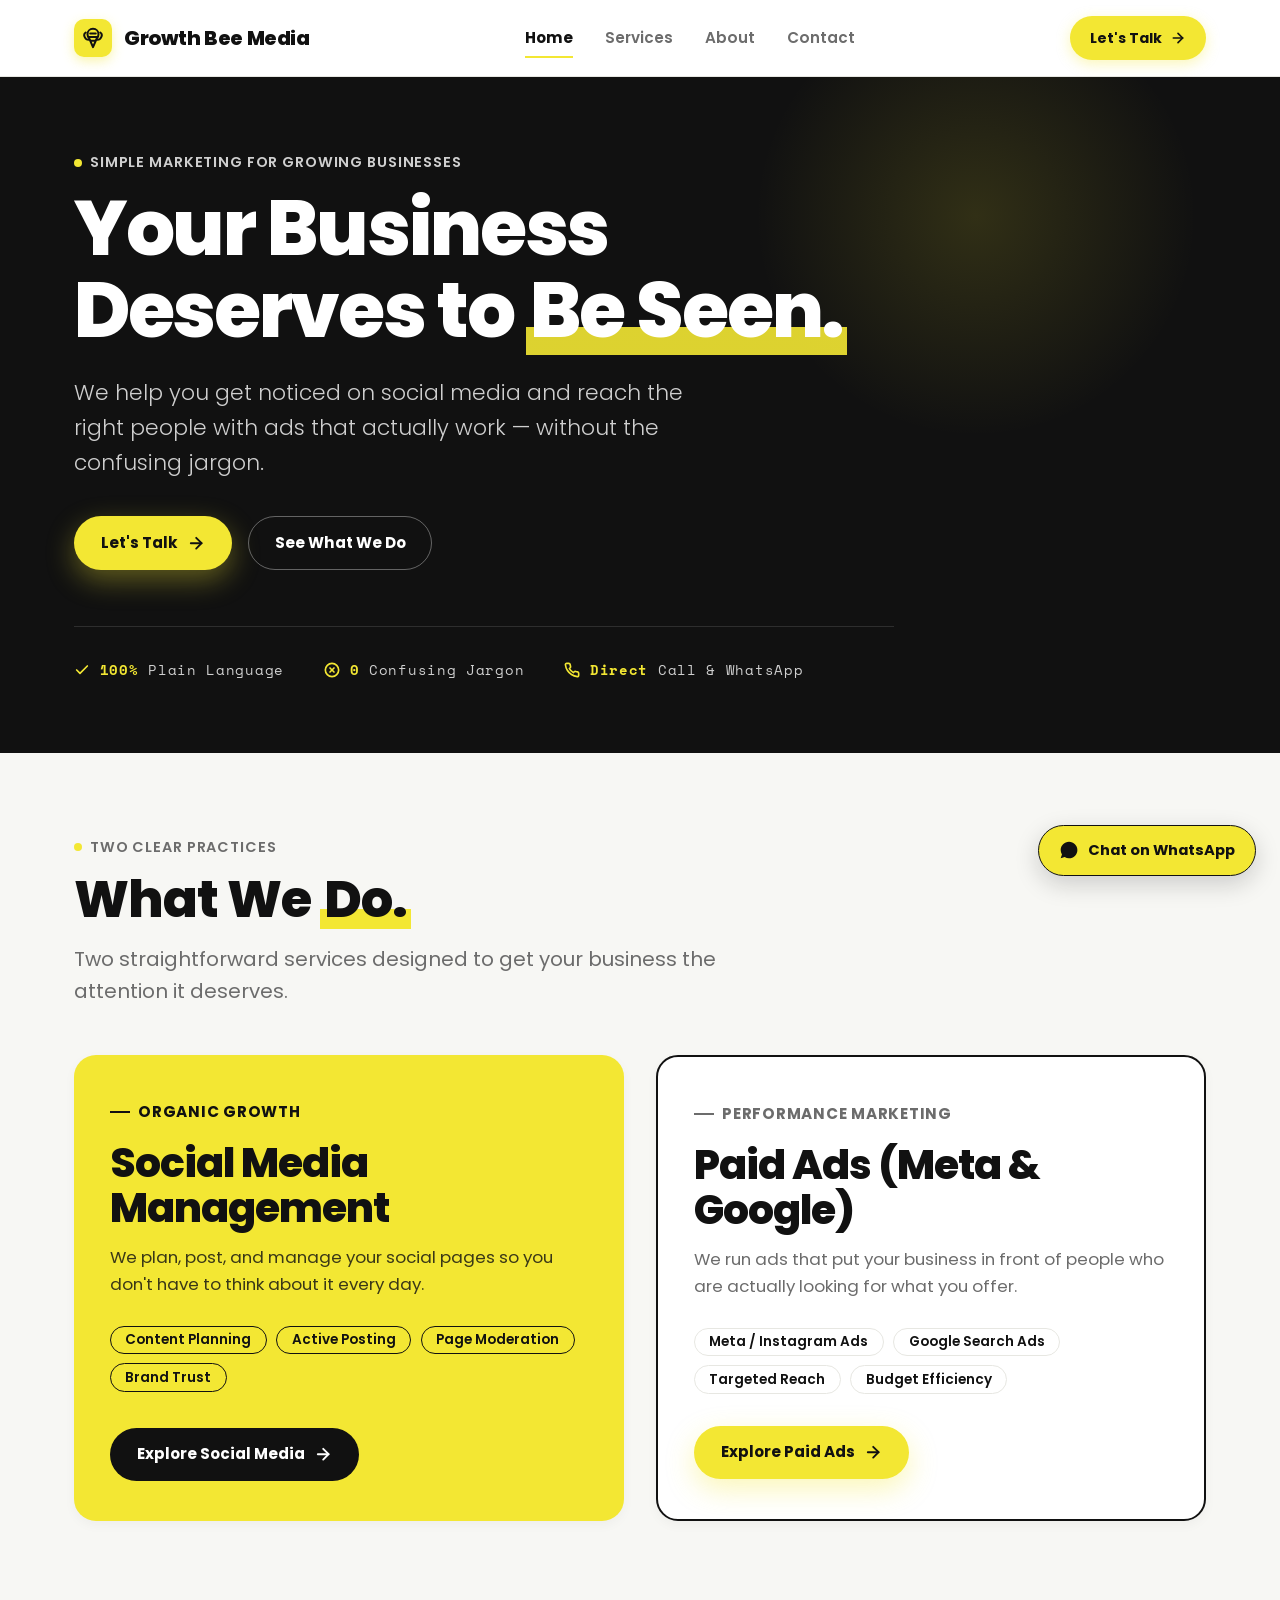
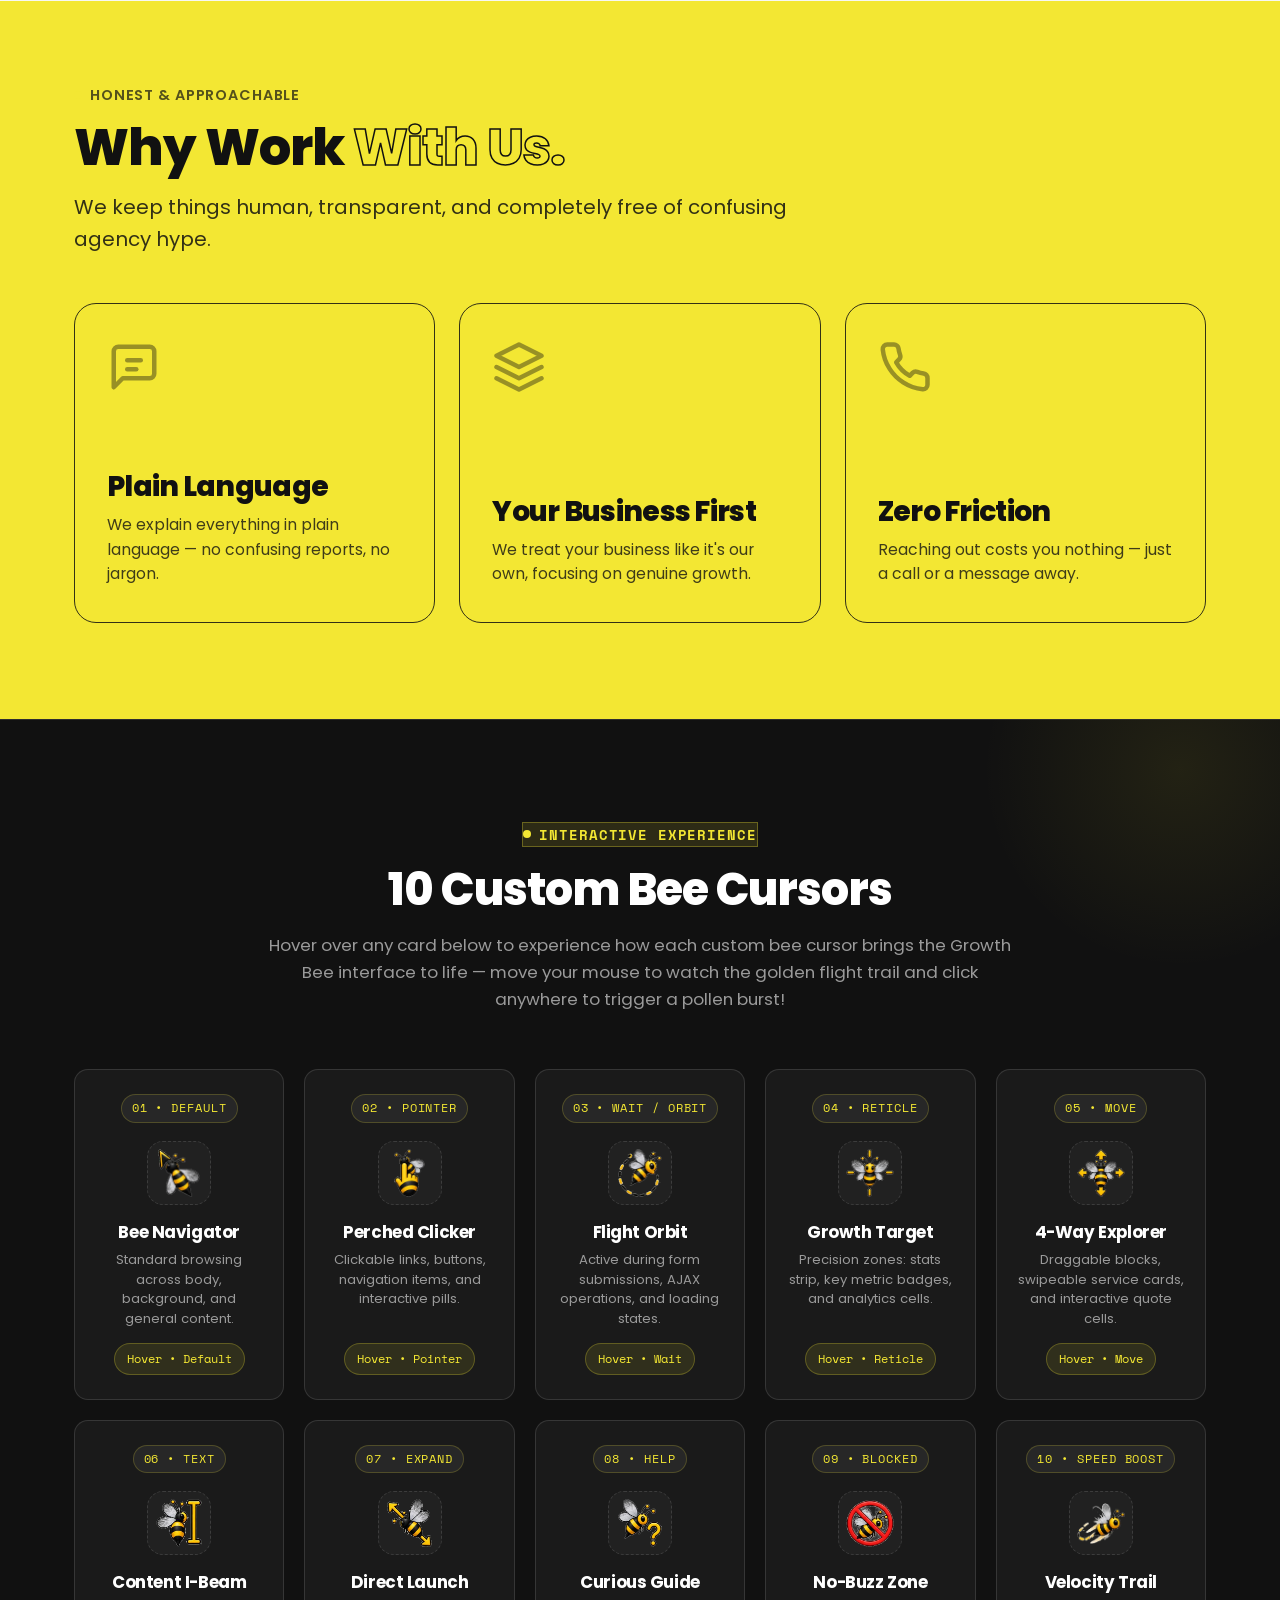
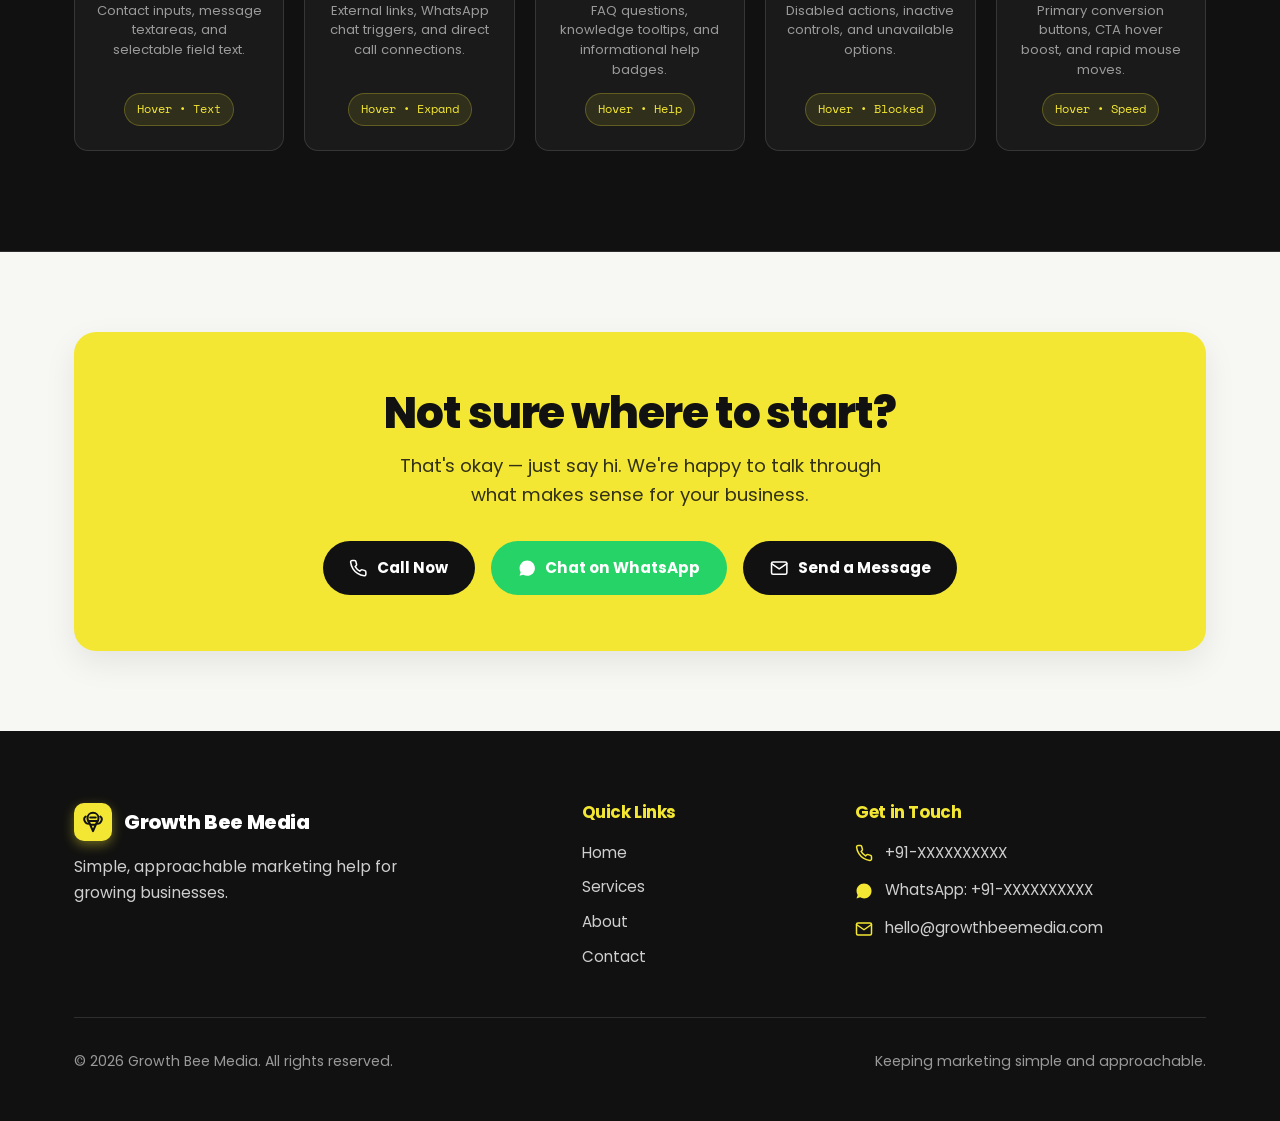
==== index.html @ d28365e5 "feat: Growth Bee Media website with 10 custom bee cursors, flight trail & click motion engine" ====
<!DOCTYPE html>
<html lang="en">
<head>
  <meta charset="UTF-8">
  <meta name="viewport" content="width=device-width, initial-scale=1.0">
  <title>Growth Bee Media — Social Media Management & Paid Ads for Growing Businesses</title>
  <meta name="description" content="Friendly, jargon-free social media management and paid ads for local businesses, D2C brands, and creators. We help your business get noticed.">
  
  <!-- Google Fonts: Poppins & Space Mono -->
  <link rel="preconnect" href="https://fonts.googleapis.com">
  <link rel="preconnect" href="https://fonts.gstatic.com" crossorigin>
  <link href="https://fonts.googleapis.com/css2?family=Poppins:wght@300;400;500;600;700;800;900&family=Space+Mono:wght@400;700&display=swap" rel="stylesheet">
  
  <!-- Favicon -->
  <link rel="icon" type="image/svg+xml" href="images/favicon.svg">
  
  <!-- Global Stylesheet -->
  <link rel="stylesheet" href="css/style.css">
</head>
<body>

  <!-- Site Header -->
  <header class="site-header">
    <div class="wrap header-row">
      <!-- Brand Wordmark / Logo -->
      <a href="index.html" class="brand-logo" aria-label="Growth Bee Media Home">
        <div class="brand-icon">
          <!-- Geometric Bee SVG Icon -->
          <svg viewBox="0 0 24 24" fill="none" stroke="currentColor" stroke-width="2.2" stroke-linecap="round" stroke-linejoin="round">
            <path d="M12 2C8.5 2 6 4.5 6 8c0 2 .8 3.8 2.2 5.1L12 22l3.8-8.9C17.2 11.8 18 10 18 8c0-3.5-2.5-6-6-6z"/>
            <path d="M9 7h6"/>
            <path d="M8 11h8"/>
            <path d="M10 15h4"/>
            <path d="M4 6c-1.5 1-2 3-1 5 1.5 3 4 3 4 3"/>
            <path d="M20 6c1.5 1 2 3 1 5-1.5 3-4 3-4 3"/>
          </svg>
        </div>
        <span>Growth Bee Media</span>
      </a>

      <!-- Desktop Navigation -->
      <nav class="nav-menu" aria-label="Primary Navigation">
        <a href="index.html" class="nav-link active">Home</a>
        <a href="services.html" class="nav-link">Services</a>
        <a href="about.html" class="nav-link">About</a>
        <a href="contact.html" class="nav-link">Contact</a>
      </nav>

      <!-- Header Actions -->
      <div class="header-actions">
        <a href="contact.html" class="btn-header-cta" aria-label="Call or WhatsApp Growth Bee Media">
          <span>Let's Talk</span>
          <svg viewBox="0 0 24 24" fill="none" stroke="currentColor" stroke-width="2.5" stroke-linecap="round" stroke-linejoin="round">
            <line x1="5" y1="12" x2="19" y2="12"/>
            <polyline points="12 5 19 12 12 19"/>
          </svg>
        </a>

        <!-- Mobile Toggle Button -->
        <button type="button" class="nav-toggle-btn" id="navToggleBtn" aria-label="Toggle navigation menu" aria-expanded="false">
          <svg class="icon-hamburger" viewBox="0 0 24 24" fill="none" stroke="currentColor" stroke-width="2" stroke-linecap="round" stroke-linejoin="round">
            <line x1="3" y1="12" x2="21" y2="12"/>
            <line x1="3" y1="6" x2="21" y2="6"/>
            <line x1="3" y1="18" x2="21" y2="18"/>
          </svg>
          <svg class="icon-close" style="display: none;" viewBox="0 0 24 24" fill="none" stroke="currentColor" stroke-width="2" stroke-linecap="round" stroke-linejoin="round">
            <line x1="18" y1="6" x2="6" y2="18"/>
            <line x1="6" y1="6" x2="18" y2="18"/>
          </svg>
        </button>
      </div>
    </div>

    <!-- Mobile Drawer Menu -->
    <div class="mobile-nav-drawer" id="mobileNavDrawer">
      <nav class="mobile-nav-links">
        <a href="index.html" class="active">Home</a>
        <a href="services.html">Services</a>
        <a href="about.html">About</a>
        <a href="contact.html">Contact</a>
      </nav>
      <div class="mobile-nav-actions">
        <a href="https://wa.me/91XXXXXXXXXX?text=Hi!%20I'm%20interested%20in%20Growth%20Bee%20Media's%20services%20—%20can%20we%20talk?" class="btn btn-whatsapp btn-full" target="_blank" rel="noopener">
          <svg viewBox="0 0 24 24" fill="currentColor">
            <path d="M17.472 14.382c-.301-.15-1.78-.878-2.056-.978-.276-.1-.477-.15-.678.15-.2.3-.778.978-.954 1.179-.175.2-.351.226-.652.075-.301-.15-1.272-.469-2.423-1.496-.895-.798-1.5-1.783-1.676-2.084-.175-.301-.019-.464.132-.614.136-.135.301-.351.451-.527.15-.175.2-.301.3-.501.1-.2.05-.376-.025-.526-.075-.15-.678-1.636-.929-2.242-.244-.59-.493-.51-.678-.52l-.578-.01c-.2 0-.527.075-.803.376s-1.054 1.03-1.054 2.51 1.079 2.91 1.23 3.11c.15.201 2.124 3.243 5.145 4.548.719.311 1.28.497 1.718.636.722.23 1.379.197 1.899.12.579-.087 1.78-.727 2.03-1.43.251-.703.251-1.305.176-1.43-.076-.126-.276-.201-.577-.352zM12.04 2C6.51 2 2.02 6.49 2.02 12.02c0 1.95.56 3.77 1.54 5.31L2 22l4.81-1.52a9.98 9.98 0 0 0 5.23 1.48c5.53 0 10.02-4.49 10.02-10.02S17.57 2 12.04 2z"/>
          </svg>
          <span>Chat on WhatsApp</span>
        </a>
        <a href="tel:+91XXXXXXXXXX" class="btn btn-ghost-dark btn-full">
          <svg viewBox="0 0 24 24" fill="none" stroke="currentColor" stroke-width="2" stroke-linecap="round" stroke-linejoin="round">
            <path d="M22 16.92v3a2 2 0 0 1-2.18 2 19.79 19.79 0 0 1-8.63-3.07 19.5 19.5 0 0 1-6-6 19.79 19.79 0 0 1-3.07-8.67A2 2 0 0 1 4.11 2h3a2 2 0 0 1 2 1.72 12.84 12.84 0 0 0 .7 2.81 2 2 0 0 1-.45 2.11L8.09 9.91a16 16 0 0 0 6 6l1.27-1.27a2 2 0 0 1 2.11-.45 12.84 12.84 0 0 0 2.81.7A2 2 0 0 1 22 16.92z"/>
          </svg>
          <span>Call Us Now</span>
        </a>
      </div>
    </div>
  </header>

  <main>
    <!-- High-Impact Dark Hero Section -->
    <section class="hero">
      <div class="hero-glow"></div>
      <div class="wrap">
        <div class="hero-content">
          <div class="eyebrow dark">
            <span>Simple Marketing For Growing Businesses</span>
          </div>

          <h1 class="hero-title">
            Your Business Deserves to <span class="y-highlight">Be Seen.</span>
          </h1>

          <p class="hero-lead">
            We help you get noticed on social media and reach the right people with ads that actually work — without the confusing jargon.
          </p>

          <div class="btn-group">
            <a href="contact.html" class="btn btn-yellow">
              <span>Let's Talk</span>
              <svg viewBox="0 0 24 24" fill="none" stroke="currentColor" stroke-width="2.5" stroke-linecap="round" stroke-linejoin="round">
                <line x1="5" y1="12" x2="19" y2="12"/>
                <polyline points="12 5 19 12 12 19"/>
              </svg>
            </a>

            <a href="services.html" class="btn btn-ghost-white">
              <span>See What We Do</span>
            </a>
          </div>

          <!-- Hero Metrics Strip -->
          <div class="stats-strip">
            <div class="stat-item">
              <svg viewBox="0 0 24 24" width="16" height="16" fill="none" stroke="var(--yellow)" stroke-width="2.5" stroke-linecap="round" stroke-linejoin="round">
                <polyline points="20 6 9 17 4 12"/>
              </svg>
              <span><b>100%</b> Plain Language</span>
            </div>

            <div class="stat-item">
              <svg viewBox="0 0 24 24" width="16" height="16" fill="none" stroke="var(--yellow)" stroke-width="2.5" stroke-linecap="round" stroke-linejoin="round">
                <circle cx="12" cy="12" r="10"/>
                <line x1="15" y1="9" x2="9" y2="15"/>
                <line x1="9" y1="9" x2="15" y2="15"/>
              </svg>
              <span><b>0</b> Confusing Jargon</span>
            </div>

            <div class="stat-item">
              <svg viewBox="0 0 24 24" width="16" height="16" fill="none" stroke="var(--yellow)" stroke-width="2.5" stroke-linecap="round" stroke-linejoin="round">
                <path d="M22 16.92v3a2 2 0 0 1-2.18 2 19.79 19.79 0 0 1-8.63-3.07 19.5 19.5 0 0 1-6-6 19.79 19.79 0 0 1-3.07-8.67A2 2 0 0 1 4.11 2h3a2 2 0 0 1 2 1.72 12.84 12.84 0 0 0 .7 2.81 2 2 0 0 1-.45 2.11L8.09 9.91a16 16 0 0 0 6 6l1.27-1.27a2 2 0 0 1 2.11-.45 12.84 12.84 0 0 0 2.81.7A2 2 0 0 1 22 16.92z"/>
              </svg>
              <span><b>Direct</b> Call & WhatsApp</span>
            </div>
          </div>
        </div>
      </div>
    </section>

    <!-- Services (Two Core Practices) -->
    <section class="section">
      <div class="wrap">
        <div class="eyebrow">Two Clear Practices</div>
        <h2 class="sec-title">What We <span class="y-highlight">Do.</span></h2>
        <p class="lead">Two straightforward services designed to get your business the attention it deserves.</p>

        <div class="practice-grid">
          <!-- Practice Card 1: Electric Brand Yellow (SMM) -->
          <div class="practice-card hive-yellow">
            <div>
              <div class="practice-kicker">Organic Growth</div>
              <h3>Social Media Management</h3>
              <p>We plan, post, and manage your social pages so you don't have to think about it every day.</p>
              
              <div class="practice-tags">
                <span class="tag-pill dark-outline">Content Planning</span>
                <span class="tag-pill dark-outline">Active Posting</span>
                <span class="tag-pill dark-outline">Page Moderation</span>
                <span class="tag-pill dark-outline">Brand Trust</span>
              </div>
            </div>

            <a href="services.html#smm" class="btn btn-dark">
              <span>Explore Social Media</span>
              <svg viewBox="0 0 24 24" fill="none" stroke="currentColor" stroke-width="2.5" stroke-linecap="round" stroke-linejoin="round">
                <line x1="5" y1="12" x2="19" y2="12"/>
                <polyline points="12 5 19 12 12 19"/>
              </svg>
            </a>
          </div>

          <!-- Practice Card 2: Field Grid Card (Paid Ads) -->
          <div class="practice-card field-grid">
            <div>
              <div class="practice-kicker" style="color: var(--gray);">Performance Marketing</div>
              <h3>Paid Ads (Meta & Google)</h3>
              <p>We run ads that put your business in front of people who are actually looking for what you offer.</p>

              <div class="practice-tags">
                <span class="tag-pill white-fill">Meta / Instagram Ads</span>
                <span class="tag-pill white-fill">Google Search Ads</span>
                <span class="tag-pill white-fill">Targeted Reach</span>
                <span class="tag-pill white-fill">Budget Efficiency</span>
              </div>
            </div>

            <a href="services.html#ads" class="btn btn-yellow">
              <span>Explore Paid Ads</span>
              <svg viewBox="0 0 24 24" fill="none" stroke="currentColor" stroke-width="2.5" stroke-linecap="round" stroke-linejoin="round">
                <line x1="5" y1="12" x2="19" y2="12"/>
                <polyline points="12 5 19 12 12 19"/>
              </svg>
            </a>
          </div>
        </div>
      </div>
    </section>

    <!-- "Wired For Growth" / Why Work With Us Section -->
    <section class="wired-section">
      <div class="wrap">
        <div class="eyebrow" style="color: rgba(17,17,17,0.7);">Honest & Approachable</div>
        <h2 class="sec-title">Why Work <span class="hollow-text">With Us.</span></h2>
        <p class="lead" style="color: rgba(17,17,17,0.85);">We keep things human, transparent, and completely free of confusing agency hype.</p>

        <div class="wired-grid">
          <!-- Cell 1 -->
          <div class="wired-cell">
            <div class="wired-icon-art">
              <svg viewBox="0 0 24 24" fill="none" stroke="currentColor" stroke-width="2" stroke-linecap="round" stroke-linejoin="round">
                <path d="M21 15a2 2 0 0 1-2 2H7l-4 4V5a2 2 0 0 1 2-2h14a2 2 0 0 1 2 2z"/>
                <line x1="9" y1="9" x2="15" y2="9"/>
                <line x1="9" y1="13" x2="13" y2="13"/>
              </svg>
            </div>
            <div>
              <h3 class="wired-cell-title">Plain Language</h3>
              <p class="wired-cell-copy">We explain everything in plain language — no confusing reports, no jargon.</p>
            </div>
          </div>

          <!-- Cell 2 -->
          <div class="wired-cell">
            <div class="wired-icon-art">
              <svg viewBox="0 0 24 24" fill="none" stroke="currentColor" stroke-width="2" stroke-linecap="round" stroke-linejoin="round">
                <path d="M12 2L2 7l10 5 10-5-10-5zM2 17l10 5 10-5M2 12l10 5 10-5"/>
              </svg>
            </div>
            <div>
              <h3 class="wired-cell-title">Your Business First</h3>
              <p class="wired-cell-copy">We treat your business like it's our own, focusing on genuine growth.</p>
            </div>
          </div>

          <!-- Cell 3 -->
          <div class="wired-cell">
            <div class="wired-icon-art">
              <svg viewBox="0 0 24 24" fill="none" stroke="currentColor" stroke-width="2" stroke-linecap="round" stroke-linejoin="round">
                <path d="M22 16.92v3a2 2 0 0 1-2.18 2 19.79 19.79 0 0 1-8.63-3.07 19.5 19.5 0 0 1-6-6 19.79 19.79 0 0 1-3.07-8.67A2 2 0 0 1 4.11 2h3a2 2 0 0 1 2 1.72 12.84 12.84 0 0 0 .7 2.81 2 2 0 0 1-.45 2.11L8.09 9.91a16 16 0 0 0 6 6l1.27-1.27a2 2 0 0 1 2.11-.45 12.84 12.84 0 0 0 2.81.7A2 2 0 0 1 22 16.92z"/>
              </svg>
            </div>
            <div>
              <h3 class="wired-cell-title">Zero Friction</h3>
              <p class="wired-cell-copy">Reaching out costs you nothing — just a call or a message away.</p>
            </div>
          </div>
        </div>
      </div>
    </section>

    <!-- Interactive 10 Bee Cursor Showcase / Sandbox -->
    <section class="cursor-showcase-section" id="bee-cursors">
      <div class="wrap">
        <div class="cursor-showcase-header">
          <div class="eyebrow mono">Interactive Experience</div>
          <h2>10 Custom Bee Cursors</h2>
          <p>Hover over any card below to experience how each custom bee cursor brings the Growth Bee interface to life — move your mouse to watch the golden flight trail and click anywhere to trigger a pollen burst!</p>
        </div>

        <div class="cursor-showcase-grid">
          <!-- 1. Default -->
          <div class="cursor-card" data-cursor="default">
            <span class="cursor-card-badge">01 &bull; Default</span>
            <div class="cursor-card-img-wrap">
              <img src="images/cursors/cursor-default-hd.png" alt="Default Bee Cursor">
            </div>
            <h3 class="cursor-card-title">Bee Navigator</h3>
            <p class="cursor-card-desc">Standard browsing across body, background, and general content.</p>
            <span class="cursor-card-trigger">Hover &bull; Default</span>
          </div>

          <!-- 2. Pointer -->
          <div class="cursor-card" data-cursor="pointer">
            <span class="cursor-card-badge">02 &bull; Pointer</span>
            <div class="cursor-card-img-wrap">
              <img src="images/cursors/cursor-pointer-hd.png" alt="Pointer Bee Cursor">
            </div>
            <h3 class="cursor-card-title">Perched Clicker</h3>
            <p class="cursor-card-desc">Clickable links, buttons, navigation items, and interactive pills.</p>
            <span class="cursor-card-trigger">Hover &bull; Pointer</span>
          </div>

          <!-- 3. Wait -->
          <div class="cursor-card" data-cursor="wait">
            <span class="cursor-card-badge">03 &bull; Wait / Orbit</span>
            <div class="cursor-card-img-wrap">
              <img src="images/cursors/cursor-wait-hd.png" alt="Wait Bee Cursor">
            </div>
            <h3 class="cursor-card-title">Flight Orbit</h3>
            <p class="cursor-card-desc">Active during form submissions, AJAX operations, and loading states.</p>
            <span class="cursor-card-trigger">Hover &bull; Wait</span>
          </div>

          <!-- 4. Crosshair -->
          <div class="cursor-card" data-cursor="crosshair">
            <span class="cursor-card-badge">04 &bull; Reticle</span>
            <div class="cursor-card-img-wrap">
              <img src="images/cursors/cursor-crosshair-hd.png" alt="Crosshair Bee Cursor">
            </div>
            <h3 class="cursor-card-title">Growth Target</h3>
            <p class="cursor-card-desc">Precision zones: stats strip, key metric badges, and analytics cells.</p>
            <span class="cursor-card-trigger">Hover &bull; Reticle</span>
          </div>

          <!-- 5. Move -->
          <div class="cursor-card" data-cursor="move">
            <span class="cursor-card-badge">05 &bull; Move</span>
            <div class="cursor-card-img-wrap">
              <img src="images/cursors/cursor-move-hd.png" alt="Move Bee Cursor">
            </div>
            <h3 class="cursor-card-title">4-Way Explorer</h3>
            <p class="cursor-card-desc">Draggable blocks, swipeable service cards, and interactive quote cells.</p>
            <span class="cursor-card-trigger">Hover &bull; Move</span>
          </div>

          <!-- 6. Text -->
          <div class="cursor-card" data-cursor="text">
            <span class="cursor-card-badge">06 &bull; Text</span>
            <div class="cursor-card-img-wrap">
              <img src="images/cursors/cursor-text-hd.png" alt="Text Bee Cursor">
            </div>
            <h3 class="cursor-card-title">Content I-Beam</h3>
            <p class="cursor-card-desc">Contact inputs, message textareas, and selectable field text.</p>
            <span class="cursor-card-trigger">Hover &bull; Text</span>
          </div>

          <!-- 7. Expand -->
          <div class="cursor-card" data-cursor="expand">
            <span class="cursor-card-badge">07 &bull; Expand</span>
            <div class="cursor-card-img-wrap">
              <img src="images/cursors/cursor-expand-hd.png" alt="Expand Bee Cursor">
            </div>
            <h3 class="cursor-card-title">Direct Launch</h3>
            <p class="cursor-card-desc">External links, WhatsApp chat triggers, and direct call connections.</p>
            <span class="cursor-card-trigger">Hover &bull; Expand</span>
          </div>

          <!-- 8. Help -->
          <div class="cursor-card" data-cursor="help">
            <span class="cursor-card-badge">08 &bull; Help</span>
            <div class="cursor-card-img-wrap">
              <img src="images/cursors/cursor-help-hd.png" alt="Help Bee Cursor">
            </div>
            <h3 class="cursor-card-title">Curious Guide</h3>
            <p class="cursor-card-desc">FAQ questions, knowledge tooltips, and informational help badges.</p>
            <span class="cursor-card-trigger">Hover &bull; Help</span>
          </div>

          <!-- 9. Not-Allowed -->
          <div class="cursor-card" data-cursor="not-allowed">
            <span class="cursor-card-badge">09 &bull; Blocked</span>
            <div class="cursor-card-img-wrap">
              <img src="images/cursors/cursor-not-allowed-hd.png" alt="Blocked Bee Cursor">
            </div>
            <h3 class="cursor-card-title">No-Buzz Zone</h3>
            <p class="cursor-card-desc">Disabled actions, inactive controls, and unavailable options.</p>
            <span class="cursor-card-trigger">Hover &bull; Blocked</span>
          </div>

          <!-- 10. Speed -->
          <div class="cursor-card" data-cursor="speed">
            <span class="cursor-card-badge">10 &bull; Speed Boost</span>
            <div class="cursor-card-img-wrap">
              <img src="images/cursors/cursor-speed-hd.png" alt="Speed Boost Bee Cursor">
            </div>
            <h3 class="cursor-card-title">Velocity Trail</h3>
            <p class="cursor-card-desc">Primary conversion buttons, CTA hover boost, and rapid mouse moves.</p>
            <span class="cursor-card-trigger">Hover &bull; Speed</span>
          </div>
        </div>
      </div>
    </section>

    <!-- Closing CTA Banner -->
    <section class="section">
      <div class="wrap">
        <div class="closing-banner">
          <h2>Not sure where to start?</h2>
          <p>That's okay — just say hi. We're happy to talk through what makes sense for your business.</p>
          
          <div class="btn-group center">
            <a href="tel:+91XXXXXXXXXX" class="btn btn-dark">
              <svg viewBox="0 0 24 24" fill="none" stroke="currentColor" stroke-width="2" stroke-linecap="round" stroke-linejoin="round">
                <path d="M22 16.92v3a2 2 0 0 1-2.18 2 19.79 19.79 0 0 1-8.63-3.07 19.5 19.5 0 0 1-6-6 19.79 19.79 0 0 1-3.07-8.67A2 2 0 0 1 4.11 2h3a2 2 0 0 1 2 1.72 12.84 12.84 0 0 0 .7 2.81 2 2 0 0 1-.45 2.11L8.09 9.91a16 16 0 0 0 6 6l1.27-1.27a2 2 0 0 1 2.11-.45 12.84 12.84 0 0 0 2.81.7A2 2 0 0 1 22 16.92z"/>
              </svg>
              <span>Call Now</span>
            </a>

            <a href="https://wa.me/91XXXXXXXXXX?text=Hi!%20I'm%20interested%20in%20Growth%20Bee%20Media's%20services%20—%20can%20we%20talk?" class="btn btn-whatsapp" target="_blank" rel="noopener">
              <svg viewBox="0 0 24 24" fill="currentColor">
                <path d="M17.472 14.382c-.301-.15-1.78-.878-2.056-.978-.276-.1-.477-.15-.678.15-.2.3-.778.978-.954 1.179-.175.2-.351.226-.652.075-.301-.15-1.272-.469-2.423-1.496-.895-.798-1.5-1.783-1.676-2.084-.175-.301-.019-.464.132-.614.136-.135.301-.351.451-.527.15-.175.2-.301.3-.501.1-.2.05-.376-.025-.526-.075-.15-.678-1.636-.929-2.242-.244-.59-.493-.51-.678-.52l-.578-.01c-.2 0-.527.075-.803.376s-1.054 1.03-1.054 2.51 1.079 2.91 1.23 3.11c.15.201 2.124 3.243 5.145 4.548.719.311 1.28.497 1.718.636.722.23 1.379.197 1.899.12.579-.087 1.78-.727 2.03-1.43.251-.703.251-1.305.176-1.43-.076-.126-.276-.201-.577-.352zM12.04 2C6.51 2 2.02 6.49 2.02 12.02c0 1.95.56 3.77 1.54 5.31L2 22l4.81-1.52a9.98 9.98 0 0 0 5.23 1.48c5.53 0 10.02-4.49 10.02-10.02S17.57 2 12.04 2z"/>
              </svg>
              <span>Chat on WhatsApp</span>
            </a>

            <a href="contact.html" class="btn btn-dark">
              <svg viewBox="0 0 24 24" fill="none" stroke="currentColor" stroke-width="2" stroke-linecap="round" stroke-linejoin="round">
                <path d="M4 4h16c1.1 0 2 .9 2 2v12c0 1.1-.9 2-2 2H4c-1.1 0-2-.9-2-2V6c0-1.1.9-2 2-2z"/>
                <polyline points="22,6 12,13 2,6"/>
              </svg>
              <span>Send a Message</span>
            </a>
          </div>
        </div>
      </div>
    </section>
  </main>

  <!-- Persistent Floating WhatsApp Badge -->
  <a href="https://wa.me/91XXXXXXXXXX?text=Hi!%20I'm%20interested%20in%20Growth%20Bee%20Media's%20services%20—%20can%20we%20talk?" class="floating-contact-btn" target="_blank" rel="noopener" aria-label="Chat directly on WhatsApp">
    <svg viewBox="0 0 24 24" fill="currentColor">
      <path d="M17.472 14.382c-.301-.15-1.78-.878-2.056-.978-.276-.1-.477-.15-.678.15-.2.3-.778.978-.954 1.179-.175.2-.351.226-.652.075-.301-.15-1.272-.469-2.423-1.496-.895-.798-1.5-1.783-1.676-2.084-.175-.301-.019-.464.132-.614.136-.135.301-.351.451-.527.15-.175.2-.301.3-.501.1-.2.05-.376-.025-.526-.075-.15-.678-1.636-.929-2.242-.244-.59-.493-.51-.678-.52l-.578-.01c-.2 0-.527.075-.803.376s-1.054 1.03-1.054 2.51 1.079 2.91 1.23 3.11c.15.201 2.124 3.243 5.145 4.548.719.311 1.28.497 1.718.636.722.23 1.379.197 1.899.12.579-.087 1.78-.727 2.03-1.43.251-.703.251-1.305.176-1.43-.076-.126-.276-.201-.577-.352zM12.04 2C6.51 2 2.02 6.49 2.02 12.02c0 1.95.56 3.77 1.54 5.31L2 22l4.81-1.52a9.98 9.98 0 0 0 5.23 1.48c5.53 0 10.02-4.49 10.02-10.02S17.57 2 12.04 2z"/>
    </svg>
    <span>Chat on WhatsApp</span>
  </a>

  <!-- Site Footer -->
  <footer class="site-footer">
    <div class="wrap">
      <div class="footer-grid">
        <div class="footer-brand">
          <a href="index.html" class="brand-logo" aria-label="Growth Bee Media Home">
            <div class="brand-icon">
              <svg viewBox="0 0 24 24" fill="none" stroke="currentColor" stroke-width="2.2" stroke-linecap="round" stroke-linejoin="round">
                <path d="M12 2C8.5 2 6 4.5 6 8c0 2 .8 3.8 2.2 5.1L12 22l3.8-8.9C17.2 11.8 18 10 18 8c0-3.5-2.5-6-6-6z"/>
                <path d="M9 7h6"/>
                <path d="M8 11h8"/>
                <path d="M10 15h4"/>
                <path d="M4 6c-1.5 1-2 3-1 5 1.5 3 4 3 4 3"/>
                <path d="M20 6c1.5 1 2 3 1 5-1.5 3-4 3-4 3"/>
              </svg>
            </div>
            <span>Growth Bee Media</span>
          </a>
          <p>Simple, approachable marketing help for growing businesses.</p>
        </div>

        <div>
          <h3 class="footer-heading">Quick Links</h3>
          <nav class="footer-links">
            <a href="index.html">Home</a>
            <a href="services.html">Services</a>
            <a href="about.html">About</a>
            <a href="contact.html">Contact</a>
          </nav>
        </div>

        <div>
          <h3 class="footer-heading">Get in Touch</h3>
          <div class="footer-contact-list">
            <a href="tel:+91XXXXXXXXXX" class="footer-contact-item">
              <svg viewBox="0 0 24 24" fill="none" stroke="currentColor" stroke-width="2" stroke-linecap="round" stroke-linejoin="round">
                <path d="M22 16.92v3a2 2 0 0 1-2.18 2 19.79 19.79 0 0 1-8.63-3.07 19.5 19.5 0 0 1-6-6 19.79 19.79 0 0 1-3.07-8.67A2 2 0 0 1 4.11 2h3a2 2 0 0 1 2 1.72 12.84 12.84 0 0 0 .7 2.81 2 2 0 0 1-.45 2.11L8.09 9.91a16 16 0 0 0 6 6l1.27-1.27a2 2 0 0 1 2.11-.45 12.84 12.84 0 0 0 2.81.7A2 2 0 0 1 22 16.92z"/>
              </svg>
              <span>+91-XXXXXXXXXX</span>
            </a>

            <a href="https://wa.me/91XXXXXXXXXX?text=Hi!%20I'm%20interested%20in%20Growth%20Bee%20Media's%20services%20—%20can%20we%20talk?" class="footer-contact-item" target="_blank" rel="noopener">
              <svg viewBox="0 0 24 24" fill="currentColor">
                <path d="M17.472 14.382c-.301-.15-1.78-.878-2.056-.978-.276-.1-.477-.15-.678.15-.2.3-.778.978-.954 1.179-.175.2-.351.226-.652.075-.301-.15-1.272-.469-2.423-1.496-.895-.798-1.5-1.783-1.676-2.084-.175-.301-.019-.464.132-.614.136-.135.301-.351.451-.527.15-.175.2-.301.3-.501.1-.2.05-.376-.025-.526-.075-.15-.678-1.636-.929-2.242-.244-.59-.493-.51-.678-.52l-.578-.01c-.2 0-.527.075-.803.376s-1.054 1.03-1.054 2.51 1.079 2.91 1.23 3.11c.15.201 2.124 3.243 5.145 4.548.719.311 1.28.497 1.718.636.722.23 1.379.197 1.899.12.579-.087 1.78-.727 2.03-1.43.251-.703.251-1.305.176-1.43-.076-.126-.276-.201-.577-.352zM12.04 2C6.51 2 2.02 6.49 2.02 12.02c0 1.95.56 3.77 1.54 5.31L2 22l4.81-1.52a9.98 9.98 0 0 0 5.23 1.48c5.53 0 10.02-4.49 10.02-10.02S17.57 2 12.04 2z"/>
              </svg>
              <span>WhatsApp: +91-XXXXXXXXXX</span>
            </a>

            <a href="mailto:hello@growthbeemedia.com" class="footer-contact-item">
              <svg viewBox="0 0 24 24" fill="none" stroke="currentColor" stroke-width="2" stroke-linecap="round" stroke-linejoin="round">
                <path d="M4 4h16c1.1 0 2 .9 2 2v12c0 1.1-.9 2-2 2H4c-1.1 0-2-.9-2-2V6c0-1.1.9-2 2-2z"/>
                <polyline points="22,6 12,13 2,6"/>
              </svg>
              <span>hello@growthbeemedia.com</span>
            </a>
          </div>
        </div>
      </div>

      <div class="footer-bottom">
        <p>&copy; 2026 Growth Bee Media. All rights reserved.</p>
        <p>Keeping marketing simple and approachable.</p>
      </div>
    </div>
  </footer>

  <!-- Main JavaScript & Bee Cursor Motion Engine -->
  <script src="js/main.js"></script>
  <script src="js/bee-cursor.js"></script>
</body>
</html>
---- css/style.css ----
/* ==========================================================================
   Growth Bee Media — Style System (Inspired by The Brand Bee)
   High-Impact Modern Agency Aesthetics with Approachable Voice
   ========================================================================== */

/* --------------------------------------------------------------------------
   1. Design Tokens & Variables
   -------------------------------------------------------------------------- */
:root {
  /* Core Brand Colors */
  --ink: #111111;
  --ink-2: #1a1a1a;
  --ink-3: #242424;
  --yellow: #F3E733;
  --yellow-hover: #E3D620;
  --yellow-light: #FDFCE8;
  --paper: #F7F7F4;
  --paper-alt: #ECECE7;
  --white: #FFFFFF;
  
  /* Accents & Grayscale */
  --coral-accent: #FF8F73;
  --sage-accent: #86B87B;
  --gray: #6C6C6C;
  --gray-2: #9A9A9A;
  --gray-3: #CFCFCF;
  --line: #E7E7E2;
  --line-dark: rgba(255, 255, 255, 0.12);

  /* Typography */
  --font-main: 'Poppins', -apple-system, BlinkMacSystemFont, "Segoe UI", Roboto, sans-serif;
  --font-mono: 'Space Mono', monospace;

  /* Sizing & Radii */
  --maxw: 1180px;
  --radius-sm: 8px;
  --radius-md: 14px;
  --radius-lg: 22px;
  --radius-pill: 999px;

  /* Shadows */
  --shadow-sm: 0 4px 12px rgba(17, 17, 17, 0.04);
  --shadow-md: 0 12px 32px rgba(17, 17, 17, 0.08);
  --shadow-lg: 0 24px 60px rgba(17, 17, 17, 0.12);
  --shadow-yellow: 0 10px 28px rgba(243, 231, 51, 0.35);

  /* Transitions */
  --transition: 0.25s cubic-bezier(0.16, 1, 0.3, 1);

  /* 10 Custom Bee Cursors */
  --cur-default: url('../images/cursors/cursor-default-32.png') 4 1, auto;
  --cur-pointer: url('../images/cursors/cursor-pointer-32.png') 14 1, pointer;
  --cur-wait: url('../images/cursors/cursor-wait-32.png') 16 16, wait;
  --cur-crosshair: url('../images/cursors/cursor-crosshair-32.png') 16 16, crosshair;
  --cur-move: url('../images/cursors/cursor-move-32.png') 16 16, move;
  --cur-text: url('../images/cursors/cursor-text-32.png') 11 16, text;
  --cur-expand: url('../images/cursors/cursor-expand-32.png') 16 16, ne-resize;
  --cur-help: url('../images/cursors/cursor-help-32.png') 16 16, help;
  --cur-not-allowed: url('../images/cursors/cursor-not-allowed-32.png') 16 16, not-allowed;
  --cur-speed: url('../images/cursors/cursor-speed-32.png') 28 16, pointer;
}

/* --------------------------------------------------------------------------
   2. Reset & Global Base
   -------------------------------------------------------------------------- */
*, *::before, *::after {
  box-sizing: border-box;
  margin: 0;
  padding: 0;
}

html {
  font-size: 16px;
  scroll-behavior: smooth;
  -webkit-text-size-adjust: 100%;
}

body {
  font-family: var(--font-main);
  background-color: var(--paper);
  color: var(--ink);
  line-height: 1.6;
  min-height: 100vh;
  display: flex;
  flex-direction: column;
  overflow-x: hidden;
  -webkit-font-smoothing: antialiased;
}

main {
  flex: 1 0 auto;
}

img, svg {
  display: block;
  max-width: 100%;
}

a {
  color: inherit;
  text-decoration: none;
  transition: all var(--transition);
}

button, input, textarea {
  font-family: inherit;
  font-size: inherit;
  color: inherit;
  border: none;
  background: none;
}

ul, ol {
  list-style: none;
}

/* --------------------------------------------------------------------------
   3. Typography & Utility Classes
   -------------------------------------------------------------------------- */
.mono {
  font-family: var(--font-mono);
}

.wrap {
  width: 100%;
  max-width: var(--maxw);
  margin: 0 auto;
  padding: 0 24px;
}

.eyebrow {
  display: inline-flex;
  align-items: center;
  gap: 8px;
  font-size: 0.9rem;
  font-weight: 600;
  color: var(--gray);
  text-transform: uppercase;
  letter-spacing: 0.06em;
  margin-bottom: 0.75rem;
}

.eyebrow::before {
  content: '';
  width: 8px;
  height: 8px;
  background-color: var(--yellow);
  border-radius: 50%;
  display: inline-block;
}

.eyebrow.dark {
  color: var(--gray-3);
}

h1, h2, h3, h4 {
  color: inherit;
  font-weight: 800;
  line-height: 1.15;
  letter-spacing: -0.025em;
}

h1 {
  font-size: clamp(2.5rem, 6vw, 4.5rem);
}

h2.sec-title {
  font-size: clamp(2rem, 4vw, 3.25rem);
  font-weight: 800;
  line-height: 1.1;
  letter-spacing: -0.02em;
  margin: 0 0 1rem;
}

/* Yellow Marker Accent Underline */
.y-highlight {
  color: var(--ink);
  background-image: linear-gradient(var(--yellow), var(--yellow));
  background-repeat: no-repeat;
  background-position: 0 90%;
  background-size: 100% 28%;
  padding: 0 4px;
}

.hero .y-highlight {
  color: #FFFFFF;
  background-image: linear-gradient(rgba(243, 231, 51, 0.9), rgba(243, 231, 51, 0.9));
  background-position: 0 88%;
  background-size: 100% 26%;
}

.hollow-text {
  color: transparent;
  -webkit-text-stroke: 1.5px var(--ink);
}

p.lead {
  font-size: clamp(1.05rem, 1.6vw, 1.25rem);
  color: var(--gray);
  line-height: 1.6;
  max-width: 60ch;
}

.text-center {
  text-align: center;
}

.section {
  padding-top: 5rem;
  padding-bottom: 5rem;
}

.section-dark {
  background-color: var(--ink);
  color: #FFFFFF;
}

.section-white {
  background-color: var(--white);
}

.visually-hidden {
  position: absolute;
  width: 1px;
  height: 1px;
  padding: 0;
  margin: -1px;
  overflow: hidden;
  clip: rect(0, 0, 0, 0);
  border: 0;
}

/* --------------------------------------------------------------------------
   4. Buttons & Pill Badges
   -------------------------------------------------------------------------- */
.btn {
  display: inline-flex;
  align-items: center;
  justify-content: center;
  gap: 0.6rem;
  font-weight: 700;
  font-size: 0.95rem;
  padding: 0.85rem 1.6rem;
  border-radius: var(--radius-pill);
  border: 1.5px solid transparent;
  cursor: pointer;
  min-height: 48px;
  min-width: 48px;
  transition: all var(--transition);
  text-align: center;
}

.btn svg {
  width: 1.15rem;
  height: 1.15rem;
  flex-shrink: 0;
  transition: transform var(--transition);
}

.btn:hover svg {
  transform: translateX(3px);
}

.btn-yellow {
  background-color: var(--yellow);
  color: var(--ink);
  box-shadow: var(--shadow-yellow);
}

.btn-yellow:hover {
  background-color: var(--yellow-hover);
  transform: translateY(-2px);
  box-shadow: 0 12px 32px rgba(243, 231, 51, 0.45);
}

.btn-dark {
  background-color: var(--ink);
  color: #FFFFFF;
}

.btn-dark:hover {
  background-color: var(--ink-3);
  transform: translateY(-2px);
  box-shadow: var(--shadow-md);
}

.btn-ghost-white {
  border-color: rgba(255, 255, 255, 0.35);
  color: #FFFFFF;
}

.btn-ghost-white:hover {
  background-color: rgba(255, 255, 255, 0.1);
  border-color: #FFFFFF;
  transform: translateY(-2px);
}

.btn-ghost-dark {
  border-color: var(--ink);
  color: var(--ink);
  background-color: transparent;
}

.btn-ghost-dark:hover {
  background-color: var(--ink);
  color: var(--yellow);
  transform: translateY(-2px);
}

.btn-whatsapp {
  background-color: #25D366;
  color: #FFFFFF;
}

.btn-whatsapp:hover {
  background-color: #20BA5A;
  transform: translateY(-2px);
  box-shadow: 0 8px 24px rgba(37, 211, 102, 0.35);
}

.btn-full {
  width: 100%;
}

.btn-group {
  display: flex;
  flex-wrap: wrap;
  gap: 1rem;
  align-items: center;
}

.btn-group.center {
  justify-content: center;
}

/* Micro Pill Tags */
.tag-pill {
  display: inline-flex;
  align-items: center;
  gap: 6px;
  font-size: 0.85rem;
  font-weight: 600;
  padding: 0.4rem 0.9rem;
  border-radius: var(--radius-pill);
  line-height: 1;
  transition: all var(--transition);
}

.tag-pill.dark-outline {
  border: 1.5px solid var(--ink);
  color: var(--ink);
  background-color: transparent;
}

.tag-pill.dark-outline:hover {
  background-color: var(--ink);
  color: var(--yellow);
}

.tag-pill.white-fill {
  background-color: #FFFFFF;
  border: 1px solid var(--line);
  color: var(--ink);
}

.tag-pill.white-fill:hover {
  background-color: var(--ink);
  color: var(--yellow);
  border-color: var(--ink);
}

.tag-pill.yellow-fill {
  background-color: var(--yellow);
  color: var(--ink);
}

/* --------------------------------------------------------------------------
   5. Site Header & Nav
   -------------------------------------------------------------------------- */
.site-header {
  position: sticky;
  top: 0;
  z-index: 100;
  background-color: rgba(255, 255, 255, 0.94);
  backdrop-filter: blur(12px);
  -webkit-backdrop-filter: blur(12px);
  border-bottom: 1px solid var(--line);
}

.header-row {
  display: flex;
  align-items: center;
  justify-content: space-between;
  height: 76px;
}

/* Brand Logo */
.brand-logo {
  display: flex;
  align-items: center;
  gap: 0.75rem;
  font-size: 1.25rem;
  font-weight: 800;
  color: var(--ink);
  letter-spacing: -0.02em;
}

.brand-icon {
  width: 38px;
  height: 38px;
  background-color: var(--yellow);
  border-radius: 10px;
  display: flex;
  align-items: center;
  justify-content: center;
  color: var(--ink);
  box-shadow: 0 4px 12px rgba(243, 231, 51, 0.4);
}

.brand-icon svg {
  width: 22px;
  height: 22px;
}

/* Desktop Navigation */
.nav-menu {
  display: none;
  align-items: center;
  gap: 2rem;
}

.nav-link {
  font-weight: 600;
  font-size: 0.95rem;
  color: var(--gray);
  position: relative;
  padding: 6px 0;
}

.nav-link::after {
  content: '';
  position: absolute;
  left: 0;
  right: 100%;
  bottom: -2px;
  height: 2.5px;
  background-color: var(--yellow);
  transition: right 0.25s ease;
}

.nav-link:hover {
  color: var(--ink);
}

.nav-link:hover::after,
.nav-link.active::after {
  right: 0;
}

.nav-link.active {
  color: var(--ink);
  font-weight: 700;
}

/* Header Actions */
.header-actions {
  display: flex;
  align-items: center;
  gap: 0.75rem;
}

.btn-header-cta {
  display: inline-flex;
  align-items: center;
  gap: 0.5rem;
  padding: 0.6rem 1.25rem;
  background-color: var(--yellow);
  color: var(--ink);
  border-radius: var(--radius-pill);
  font-weight: 700;
  font-size: 0.88rem;
  box-shadow: 0 4px 14px rgba(243, 231, 51, 0.35);
  min-height: 44px;
}

.btn-header-cta:hover {
  background-color: var(--yellow-hover);
  transform: translateY(-1px);
}

.btn-header-cta svg {
  width: 16px;
  height: 16px;
}

/* Mobile Toggle */
.nav-toggle-btn {
  display: flex;
  align-items: center;
  justify-content: center;
  width: 44px;
  height: 44px;
  border-radius: var(--radius-sm);
  background-color: var(--paper);
  border: 1px solid var(--line);
  color: var(--ink);
  cursor: pointer;
}

.nav-toggle-btn svg {
  width: 24px;
  height: 24px;
}

/* Mobile Nav Drawer */
.mobile-nav-drawer {
  position: fixed;
  top: 76px;
  left: 0;
  width: 100%;
  background-color: var(--white);
  border-bottom: 2px solid var(--line);
  padding: 1.5rem 1.5rem 2rem;
  box-shadow: var(--shadow-lg);
  display: none;
  flex-direction: column;
  gap: 1.25rem;
  z-index: 99;
}

.mobile-nav-drawer.open {
  display: flex;
  animation: slideDown 0.22s ease forwards;
}

@keyframes slideDown {
  from { opacity: 0; transform: translateY(-8px); }
  to { opacity: 1; transform: translateY(0); }
}

.mobile-nav-links {
  display: flex;
  flex-direction: column;
  gap: 0.75rem;
}

.mobile-nav-links a {
  display: block;
  padding: 0.85rem 1.1rem;
  font-size: 1.05rem;
  font-weight: 600;
  border-radius: var(--radius-md);
  color: var(--ink);
  background-color: var(--paper);
}

.mobile-nav-links a.active {
  background-color: var(--yellow);
  color: var(--ink);
  font-weight: 700;
}

.mobile-nav-actions {
  display: flex;
  flex-direction: column;
  gap: 0.75rem;
  margin-top: 0.5rem;
}

/* --------------------------------------------------------------------------
   6. Hero Section (Ultra Dark Agency Style)
   -------------------------------------------------------------------------- */
.hero {
  background-color: var(--ink);
  color: #FFFFFF;
  padding-top: 4.5rem;
  padding-bottom: 4.5rem;
  position: relative;
  overflow: hidden;
}

.hero-glow {
  position: absolute;
  top: -15%;
  right: 5%;
  width: 480px;
  height: 480px;
  border-radius: 50%;
  background: radial-gradient(circle, rgba(243, 231, 51, 0.14) 0%, transparent 65%);
  pointer-events: none;
}

.hero-content {
  max-width: 820px;
  position: relative;
  z-index: 2;
}

.hero-title {
  font-size: clamp(2.5rem, 6.5vw, 4.8rem);
  font-weight: 800;
  line-height: 1.08;
  letter-spacing: -0.03em;
  margin-bottom: 1.5rem;
}

.hero-lead {
  font-size: clamp(1.1rem, 1.8vw, 1.35rem);
  line-height: 1.6;
  color: var(--gray-3);
  font-weight: 300;
  max-width: 620px;
  margin-bottom: 2.25rem;
}

/* Hero Stats Strip */
.stats-strip {
  display: flex;
  flex-wrap: wrap;
  gap: 1.5rem 2.5rem;
  margin-top: 3.5rem;
  padding-top: 2rem;
  border-top: 1px solid var(--line-dark);
}

.stat-item {
  display: flex;
  align-items: center;
  gap: 0.6rem;
  font-family: var(--font-mono);
  font-size: 0.88rem;
  letter-spacing: 0.05em;
  color: var(--gray-3);
}

.stat-item b {
  color: var(--yellow);
  font-weight: 700;
}

/* --------------------------------------------------------------------------
   7. Practice Cards (Two Flagship Services)
   -------------------------------------------------------------------------- */
.practice-grid {
  display: grid;
  grid-template-columns: 1fr;
  gap: 2rem;
  margin-top: 3rem;
}

.practice-card {
  position: relative;
  overflow: hidden;
  border-radius: var(--radius-lg);
  padding: 2.5rem 2.25rem;
  transition: transform 0.3s ease, box-shadow 0.3s ease;
  display: flex;
  flex-direction: column;
  justify-content: space-between;
}

.practice-card:hover {
  transform: translateY(-6px);
}

/* Card 1: Electric Brand Yellow */
.practice-card.hive-yellow {
  background-color: var(--yellow);
  color: var(--ink);
  box-shadow: var(--shadow-sm);
}

.practice-card.hive-yellow:hover {
  box-shadow: 0 24px 60px rgba(17, 17, 17, 0.16);
}

.practice-card.hive-yellow p {
  color: rgba(17, 17, 17, 0.82);
}

/* Card 2: Paper Grid Card with Dark Border */
.practice-card.field-grid {
  background-color: #FFFFFF;
  border: 2px solid var(--ink);
  color: var(--ink);
  box-shadow: var(--shadow-sm);
}

.practice-card.field-grid:hover {
  box-shadow: 0 24px 60px rgba(17, 17, 17, 0.1);
}

.practice-card.field-grid p {
  color: var(--gray);
}

.practice-kicker {
  font-size: 0.95rem;
  font-weight: 700;
  text-transform: uppercase;
  letter-spacing: 0.05em;
  display: inline-flex;
  align-items: center;
  gap: 8px;
  margin-bottom: 1rem;
}

.practice-kicker::before {
  content: '';
  width: 20px;
  height: 2px;
  background-color: currentColor;
}

.practice-card h3 {
  font-size: clamp(1.85rem, 3.2vw, 2.6rem);
  font-weight: 800;
  line-height: 1.1;
  margin-bottom: 0.85rem;
}

.practice-card p {
  font-size: 1.05rem;
  line-height: 1.6;
  margin-bottom: 1.75rem;
  max-width: 48ch;
}

.practice-tags {
  display: flex;
  flex-wrap: wrap;
  gap: 0.6rem;
  margin-bottom: 2rem;
}

.practice-card .btn {
  align-self: flex-start;
}

/* --------------------------------------------------------------------------
   8. "Wired For Growth" / Trust Feature Cells
   -------------------------------------------------------------------------- */
.wired-section {
  background-color: var(--yellow);
  color: var(--ink);
  padding: 5rem 0 6rem;
}

.wired-grid {
  display: grid;
  grid-template-columns: 1fr;
  gap: 1.5rem;
  margin-top: 3rem;
}

.wired-cell {
  position: relative;
  background-color: transparent;
  border: 1.5px solid rgba(17, 17, 17, 0.85);
  border-radius: var(--radius-lg);
  padding: 2.25rem 2rem;
  min-height: 320px;
  display: flex;
  flex-direction: column;
  justify-content: space-between;
  transition: transform 0.35s ease, background 0.35s ease, box-shadow 0.35s ease, color 0.35s ease;
}

.wired-cell:hover {
  transform: translateY(-8px);
  background-color: var(--ink);
  color: #FFFFFF;
  box-shadow: 0 24px 50px rgba(17, 17, 17, 0.22);
}

.wired-icon-art {
  width: 54px;
  height: 54px;
  color: var(--ink);
  opacity: 0.4;
  transition: all 0.35s ease;
}

.wired-cell:hover .wired-icon-art {
  color: var(--yellow);
  opacity: 1;
  transform: rotate(-6deg) scale(1.08);
}

.wired-cell-title {
  font-size: clamp(1.45rem, 2.2vw, 1.85rem);
  font-weight: 800;
  line-height: 1.15;
  margin-bottom: 0.65rem;
}

.wired-cell:hover .wired-cell-title {
  color: var(--yellow);
}

.wired-cell-copy {
  font-size: 0.98rem;
  line-height: 1.55;
  color: rgba(17, 17, 17, 0.8);
  margin-bottom: 0;
}

.wired-cell:hover .wired-cell-copy {
  color: rgba(255, 255, 255, 0.85);
}

/* --------------------------------------------------------------------------
   9. Detail Article Blocks (Services & About)
   -------------------------------------------------------------------------- */
.editorial-block {
  background-color: #FFFFFF;
  border: 1.5px solid var(--line);
  border-radius: var(--radius-lg);
  padding: 2.75rem 2.25rem;
  margin-bottom: 2rem;
  box-shadow: var(--shadow-sm);
  transition: all var(--transition);
}

.editorial-block:hover {
  border-color: var(--ink);
  box-shadow: var(--shadow-md);
}

.editorial-header {
  display: flex;
  align-items: center;
  gap: 1rem;
  margin-bottom: 1.25rem;
}

.editorial-icon {
  width: 48px;
  height: 48px;
  border-radius: var(--radius-md);
  background-color: var(--yellow);
  color: var(--ink);
  display: flex;
  align-items: center;
  justify-content: center;
  flex-shrink: 0;
}

.editorial-icon svg {
  width: 24px;
  height: 24px;
}

.editorial-block h2 {
  font-size: clamp(1.6rem, 2.5vw, 2.1rem);
  margin-bottom: 0;
}

.editorial-block p {
  font-size: 1.12rem;
  line-height: 1.7;
  color: #333333;
}

.editorial-block p:last-child {
  margin-bottom: 0;
}

/* Pull Quote Banner */
.pull-quote {
  background-color: var(--ink);
  color: #FFFFFF;
  border-radius: var(--radius-lg);
  padding: 2.5rem 2.25rem;
  margin-top: 2rem;
  position: relative;
}

.pull-quote p {
  font-size: clamp(1.15rem, 2vw, 1.4rem);
  font-weight: 600;
  line-height: 1.5;
  color: var(--yellow);
  margin-bottom: 0;
}

/* --------------------------------------------------------------------------
   10. Closing Banner CTA
   -------------------------------------------------------------------------- */
.closing-banner {
  background-color: var(--yellow);
  color: var(--ink);
  border-radius: var(--radius-lg);
  padding: 3.5rem 2rem;
  text-align: center;
  box-shadow: var(--shadow-md);
}

.closing-banner h2 {
  font-size: clamp(2rem, 3.5vw, 2.75rem);
  margin-bottom: 0.75rem;
}

.closing-banner p {
  font-size: 1.15rem;
  max-width: 520px;
  margin: 0 auto 2rem;
  color: rgba(17, 17, 17, 0.85);
}

/* --------------------------------------------------------------------------
   11. Contact Hub Layout & Form
   -------------------------------------------------------------------------- */
.contact-grid-layout {
  display: grid;
  grid-template-columns: 1fr;
  gap: 2.5rem;
}

.contact-channel-card {
  background-color: #FFFFFF;
  border: 1.5px solid var(--line);
  border-radius: var(--radius-lg);
  padding: 1.5rem;
  display: flex;
  align-items: center;
  gap: 1.25rem;
  transition: all var(--transition);
  box-shadow: var(--shadow-sm);
  margin-bottom: 1rem;
}

.contact-channel-card:hover {
  transform: translateY(-3px);
  border-color: var(--ink);
  box-shadow: var(--shadow-md);
}

.channel-icon {
  width: 50px;
  height: 50px;
  border-radius: var(--radius-md);
  display: flex;
  align-items: center;
  justify-content: center;
  flex-shrink: 0;
}

.channel-icon.whatsapp {
  background-color: #E8F9EE;
  color: #25D366;
}

.channel-icon.phone {
  background-color: var(--yellow-light);
  color: #615500;
}

.channel-icon.email {
  background-color: var(--paper-alt);
  color: var(--ink);
}

.channel-icon svg {
  width: 26px;
  height: 26px;
}

.channel-info h3 {
  font-size: 1.15rem;
  margin-bottom: 0.2rem;
}

.channel-info p {
  font-size: 0.92rem;
  color: var(--gray);
  margin-bottom: 0;
}

/* Form Container */
.form-box {
  background-color: #FFFFFF;
  border: 1.5px solid var(--line);
  border-radius: var(--radius-lg);
  padding: 2.5rem 2rem;
  box-shadow: var(--shadow-md);
}

.form-box h2 {
  font-size: 1.6rem;
  margin-bottom: 0.5rem;
}

.form-box .subtext {
  color: var(--gray);
  font-size: 0.95rem;
  margin-bottom: 1.75rem;
}

.form-group {
  margin-bottom: 1.25rem;
}

.form-label {
  display: block;
  font-weight: 700;
  font-size: 0.92rem;
  color: var(--ink);
  margin-bottom: 0.4rem;
}

.form-label span.req {
  color: #E03E1A;
}

.form-input,
.form-textarea {
  width: 100%;
  padding: 0.9rem 1.15rem;
  border: 1.5px solid var(--line);
  border-radius: var(--radius-md);
  background-color: var(--paper);
  font-size: 1rem;
  color: var(--ink);
  transition: all var(--transition);
  min-height: 50px;
}

.form-textarea {
  min-height: 120px;
  resize: vertical;
}

.form-input:focus,
.form-textarea:focus {
  outline: none;
  background-color: #FFFFFF;
  border-color: var(--ink);
  box-shadow: 0 0 0 3px rgba(243, 231, 51, 0.45);
}

/* Inline Form Alerts */
.form-alert {
  display: none;
  align-items: flex-start;
  gap: 0.85rem;
  padding: 1.2rem 1.25rem;
  border-radius: var(--radius-md);
  margin-bottom: 1.25rem;
  font-size: 0.98rem;
  line-height: 1.5;
}

.form-alert svg {
  width: 22px;
  height: 22px;
  flex-shrink: 0;
  margin-top: 2px;
}

.form-alert.success {
  background-color: #EDF7EA;
  border: 1.5px solid #A6D896;
  color: #1B4E10;
}

.form-alert.error {
  background-color: #FFF2F0;
  border: 1.5px solid #FFCCC4;
  color: #942512;
}

.btn-spinner {
  display: none;
  width: 18px;
  height: 18px;
  border: 2.5px solid rgba(17, 17, 17, 0.3);
  border-top-color: var(--ink);
  border-radius: 50%;
  animation: spin 0.7s linear infinite;
}

@keyframes spin {
  to { transform: rotate(360deg); }
}

.btn.loading .btn-spinner {
  display: inline-block;
}

/* --------------------------------------------------------------------------
   12. Site Footer
   -------------------------------------------------------------------------- */
.site-footer {
  background-color: var(--ink);
  color: #FFFFFF;
  padding-top: 4.5rem;
  padding-bottom: 3rem;
  margin-top: auto;
}

.footer-grid {
  display: grid;
  grid-template-columns: 1fr;
  gap: 2.5rem;
  margin-bottom: 3rem;
}

.footer-brand .brand-logo {
  color: #FFFFFF;
}

.footer-brand p {
  color: var(--gray-3);
  font-size: 0.98rem;
  margin-top: 0.85rem;
  max-width: 340px;
}

.footer-heading {
  font-size: 1.05rem;
  font-weight: 700;
  color: var(--yellow);
  margin-bottom: 1.15rem;
}

.footer-links {
  display: flex;
  flex-direction: column;
  gap: 0.65rem;
}

.footer-links a {
  color: var(--gray-3);
  font-size: 0.95rem;
}

.footer-links a:hover {
  color: var(--yellow);
}

.footer-contact-list {
  display: flex;
  flex-direction: column;
  gap: 0.85rem;
}

.footer-contact-item {
  display: flex;
  align-items: center;
  gap: 0.75rem;
  font-size: 0.95rem;
  color: var(--gray-3);
}

.footer-contact-item svg {
  width: 18px;
  height: 18px;
  color: var(--yellow);
  flex-shrink: 0;
}

.footer-bottom {
  border-top: 1px solid var(--line-dark);
  padding-top: 2rem;
  display: flex;
  flex-direction: column;
  gap: 0.75rem;
  align-items: center;
  text-align: center;
  font-size: 0.88rem;
  color: var(--gray-2);
}

/* --------------------------------------------------------------------------
   13. Floating Quick Contact Badge
   -------------------------------------------------------------------------- */
.floating-contact-btn {
  position: fixed;
  bottom: 24px;
  right: 24px;
  z-index: 90;
  background-color: var(--yellow);
  color: var(--ink);
  border: 1.5px solid var(--ink);
  border-radius: var(--radius-pill);
  display: inline-flex;
  align-items: center;
  gap: 0.55rem;
  padding: 0.8rem 1.25rem;
  font-weight: 700;
  font-size: 0.92rem;
  box-shadow: 0 8px 24px rgba(17, 17, 17, 0.18);
  transition: all var(--transition);
}

.floating-contact-btn svg {
  width: 20px;
  height: 20px;
}

.floating-contact-btn:hover {
  transform: translateY(-3px) scale(1.03);
  background-color: var(--yellow-hover);
  box-shadow: 0 12px 30px rgba(17, 17, 17, 0.25);
}

/* --------------------------------------------------------------------------
   14. Responsive Layout Breakpoints
   -------------------------------------------------------------------------- */
@media (min-width: 768px) {
  .practice-grid {
    grid-template-columns: repeat(2, 1fr);
  }

  .wired-grid {
    grid-template-columns: repeat(3, 1fr);
  }

  .footer-grid {
    grid-template-columns: 2fr 1fr 1.5fr;
  }

  .footer-bottom {
    flex-direction: row;
    justify-content: space-between;
  }

  .contact-grid-layout {
    grid-template-columns: 1fr 1.3fr;
    align-items: start;
  }
}

@media (min-width: 1024px) {
  .nav-menu {
    display: flex;
  }

  .nav-toggle-btn {
    display: none;
  }

  .mobile-nav-drawer {
    display: none !important;
  }
}

/* --------------------------------------------------------------------------
   15. 10 Custom Bee Cursors, Flight Motion & Click Engine
   -------------------------------------------------------------------------- */

/* Fallback CSS Cursors for all elements */
html, body {
  cursor: var(--cur-default);
}

a, button, .btn, .nav-link, .brand-logo, [role="button"], label, .pill-tag, summary {
  cursor: var(--cur-pointer);
}

input[type="text"], input[type="email"], input[type="tel"], textarea, [contenteditable="true"] {
  cursor: var(--cur-text);
}

a[target="_blank"], a[href^="tel:"], a[href*="wa.me"], .external-link, .cursor-expand {
  cursor: var(--cur-expand);
}

.stat-cell, .trust-cell, .metric-badge, .cursor-crosshair {
  cursor: var(--cur-crosshair);
}

.practice-card, .pill-marquee, .draggable, .cursor-move, .quote-cell {
  cursor: var(--cur-move);
}

.faq-item, .faq-question, .help-badge, [data-tooltip], abbr, .cursor-help {
  cursor: var(--cur-help);
}

:disabled, [aria-disabled="true"], .disabled, .btn-disabled {
  cursor: var(--cur-not-allowed) !important;
}

.btn-speed, .hero-cta:hover, .btn-primary:hover {
  cursor: var(--cur-speed);
}

body.is-submitting, .is-loading, [aria-busy="true"], .cursor-wait {
  cursor: var(--cur-wait) !important;
}

/* Explicit data-cursor selectors */
[data-cursor="default"] { cursor: var(--cur-default); }
[data-cursor="pointer"] { cursor: var(--cur-pointer); }
[data-cursor="wait"] { cursor: var(--cur-wait) !important; }
[data-cursor="crosshair"] { cursor: var(--cur-crosshair); }
[data-cursor="move"] { cursor: var(--cur-move); }
[data-cursor="text"] { cursor: var(--cur-text); }
[data-cursor="expand"] { cursor: var(--cur-expand); }
[data-cursor="help"] { cursor: var(--cur-help); }
[data-cursor="not-allowed"] { cursor: var(--cur-not-allowed) !important; }
[data-cursor="speed"] { cursor: var(--cur-speed); }

/* Desktop Interactive Follower & Motion Engine */
@media (hover: hover) and (pointer: fine) {
  body.has-custom-cursor,
  body.has-custom-cursor * {
    cursor: none !important;
  }

  .bee-cursor-follower {
    position: fixed;
    top: 0;
    left: 0;
    pointer-events: none;
    z-index: 999999;
    opacity: 0;
    transition: opacity 0.25s ease;
    will-change: transform;
  }

  .bee-cursor-follower.active {
    opacity: 1;
  }

  .bee-cursor-img-wrap {
    width: 46px;
    height: 46px;
    transform-origin: 16px 16px;
    transition: transform 0.08s cubic-bezier(0.16, 1, 0.3, 1);
    filter: drop-shadow(0 4px 12px rgba(17, 17, 17, 0.22));
  }

  .bee-cursor-img {
    width: 100%;
    height: 100%;
    object-fit: contain;
    display: block;
    user-select: none;
    -webkit-user-drag: none;
  }

  /* Hotspot Alignments */
  .bee-cursor-follower.cursor-type-default .bee-cursor-img-wrap {
    margin-top: -4px;
    margin-left: -4px;
  }
  .bee-cursor-follower.cursor-type-pointer .bee-cursor-img-wrap {
    margin-top: -6px;
    margin-left: -18px;
  }
  .bee-cursor-follower.cursor-type-wait .bee-cursor-img-wrap {
    margin-top: -22px;
    margin-left: -22px;
    animation: beeSpinPulse 3.5s linear infinite;
  }
  .bee-cursor-follower.cursor-type-crosshair .bee-cursor-img-wrap {
    margin-top: -22px;
    margin-left: -22px;
  }
  .bee-cursor-follower.cursor-type-move .bee-cursor-img-wrap {
    margin-top: -22px;
    margin-left: -22px;
  }
  .bee-cursor-follower.cursor-type-text .bee-cursor-img-wrap {
    margin-top: -20px;
    margin-left: -14px;
  }
  .bee-cursor-follower.cursor-type-expand .bee-cursor-img-wrap {
    margin-top: -22px;
    margin-left: -22px;
  }
  .bee-cursor-follower.cursor-type-help .bee-cursor-img-wrap {
    margin-top: -18px;
    margin-left: -18px;
  }
  .bee-cursor-follower.cursor-type-not-allowed .bee-cursor-img-wrap {
    margin-top: -20px;
    margin-left: -20px;
  }
  .bee-cursor-follower.cursor-type-speed .bee-cursor-img-wrap {
    margin-top: -20px;
    margin-left: -34px;
  }

  @keyframes beeSpinPulse {
    0% { transform: rotate(0deg); }
    100% { transform: rotate(360deg); }
  }

  /* Click squish bounce */
  .bee-cursor-follower.is-clicking .bee-cursor-img-wrap {
    transform: scale(0.82) !important;
  }
}

/* Click Shockwave Ripple */
.bee-click-ripple {
  position: fixed;
  pointer-events: none;
  z-index: 999997;
  width: 16px;
  height: 16px;
  margin-top: -8px;
  margin-left: -8px;
  border-radius: 50%;
  border: 2.5px solid var(--yellow);
  box-shadow: 0 0 16px rgba(243, 231, 51, 0.7);
  animation: beeShockwave 0.55s cubic-bezier(0.12, 0.8, 0.32, 1) forwards;
}

@keyframes beeShockwave {
  0% {
    transform: scale(0.6);
    opacity: 1;
  }
  100% {
    transform: scale(3.6);
    opacity: 0;
  }
}

/* Pollen Honey Sparkle Burst Particles */
.bee-pollen-sparkle {
  position: fixed;
  pointer-events: none;
  z-index: 999997;
  width: 7px;
  height: 7px;
  margin-top: -3.5px;
  margin-left: -3.5px;
  border-radius: 50%;
  background: var(--yellow);
  box-shadow: 0 0 8px #F3E733;
  animation: beeSparkleShoot 0.55s cubic-bezier(0.16, 1, 0.3, 1) forwards;
}

@keyframes beeSparkleShoot {
  0% {
    transform: translate(0, 0) scale(1);
    opacity: 1;
  }
  100% {
    transform: translate(var(--tx, 20px), var(--ty, 20px)) scale(0);
    opacity: 0;
  }
}

/* --------------------------------------------------------------------------
   16. Interactive 10 Bee Cursor Sandbox / Showcase Component
   -------------------------------------------------------------------------- */
.cursor-showcase-section {
  padding: 100px 0;
  background-color: var(--ink);
  color: var(--white);
  position: relative;
  overflow: hidden;
  border-top: 1px solid var(--line-dark);
  border-bottom: 1px solid var(--line-dark);
}

.cursor-showcase-section::before {
  content: '';
  position: absolute;
  top: -150px;
  right: -100px;
  width: 400px;
  height: 400px;
  border-radius: 50%;
  background: radial-gradient(circle, rgba(243, 231, 51, 0.08) 0%, transparent 70%);
  pointer-events: none;
}

.cursor-showcase-header {
  text-align: center;
  max-width: 760px;
  margin: 0 auto 56px;
}

.cursor-showcase-header .eyebrow {
  background: rgba(243, 231, 51, 0.12);
  color: var(--yellow);
  border: 1px solid rgba(243, 231, 51, 0.3);
  margin-bottom: 16px;
}

.cursor-showcase-header h2 {
  font-size: clamp(2rem, 3.5vw, 2.8rem);
  font-weight: 800;
  line-height: 1.2;
  margin-bottom: 16px;
}

.cursor-showcase-header p {
  color: var(--gray-2);
  font-size: 1.05rem;
  line-height: 1.6;
}

.cursor-showcase-grid {
  display: grid;
  grid-template-columns: repeat(1, 1fr);
  gap: 20px;
}

@media (min-width: 640px) {
  .cursor-showcase-grid {
    grid-template-columns: repeat(2, 1fr);
  }
}

@media (min-width: 1024px) {
  .cursor-showcase-grid {
    grid-template-columns: repeat(5, 1fr);
  }
}

.cursor-card {
  background: var(--ink-2);
  border: 1px solid var(--line-dark);
  border-radius: var(--radius-md);
  padding: 24px 20px;
  display: flex;
  flex-direction: column;
  align-items: center;
  text-align: center;
  position: relative;
  transition: all var(--transition);
  user-select: none;
}

.cursor-card:hover {
  border-color: var(--yellow);
  background: var(--ink-3);
  transform: translateY(-4px);
  box-shadow: 0 12px 30px rgba(0, 0, 0, 0.4);
}

.cursor-card-badge {
  font-family: var(--font-mono);
  font-size: 0.72rem;
  text-transform: uppercase;
  letter-spacing: 0.08em;
  padding: 4px 10px;
  border-radius: var(--radius-pill);
  background: rgba(255, 255, 255, 0.06);
  color: var(--yellow);
  margin-bottom: 18px;
  border: 1px solid rgba(243, 231, 51, 0.2);
}

.cursor-card-img-wrap {
  width: 64px;
  height: 64px;
  display: flex;
  align-items: center;
  justify-content: center;
  margin-bottom: 18px;
  background: rgba(255, 255, 255, 0.03);
  border-radius: 16px;
  border: 1px dashed rgba(255, 255, 255, 0.12);
  transition: all var(--transition);
}

.cursor-card:hover .cursor-card-img-wrap {
  border-color: var(--yellow);
  background: rgba(243, 231, 51, 0.08);
  transform: scale(1.1);
}

.cursor-card-img-wrap img {
  width: 48px;
  height: 48px;
  object-fit: contain;
}

.cursor-card-title {
  font-size: 1.05rem;
  font-weight: 700;
  color: var(--white);
  margin-bottom: 8px;
}

.cursor-card-desc {
  font-size: 0.82rem;
  color: var(--gray-2);
  line-height: 1.5;
  margin-bottom: 14px;
  flex: 1;
}

.cursor-card-trigger {
  display: inline-flex;
  align-items: center;
  gap: 6px;
  font-family: var(--font-mono);
  font-size: 0.72rem;
  color: var(--yellow);
  padding: 6px 12px;
  border-radius: var(--radius-pill);
  background: rgba(243, 231, 51, 0.1);
  border: 1px solid rgba(243, 231, 51, 0.25);
  transition: all var(--transition);
}

.cursor-card:hover .cursor-card-trigger {
  background: var(--yellow);
  color: var(--ink);
  font-weight: 700;
}
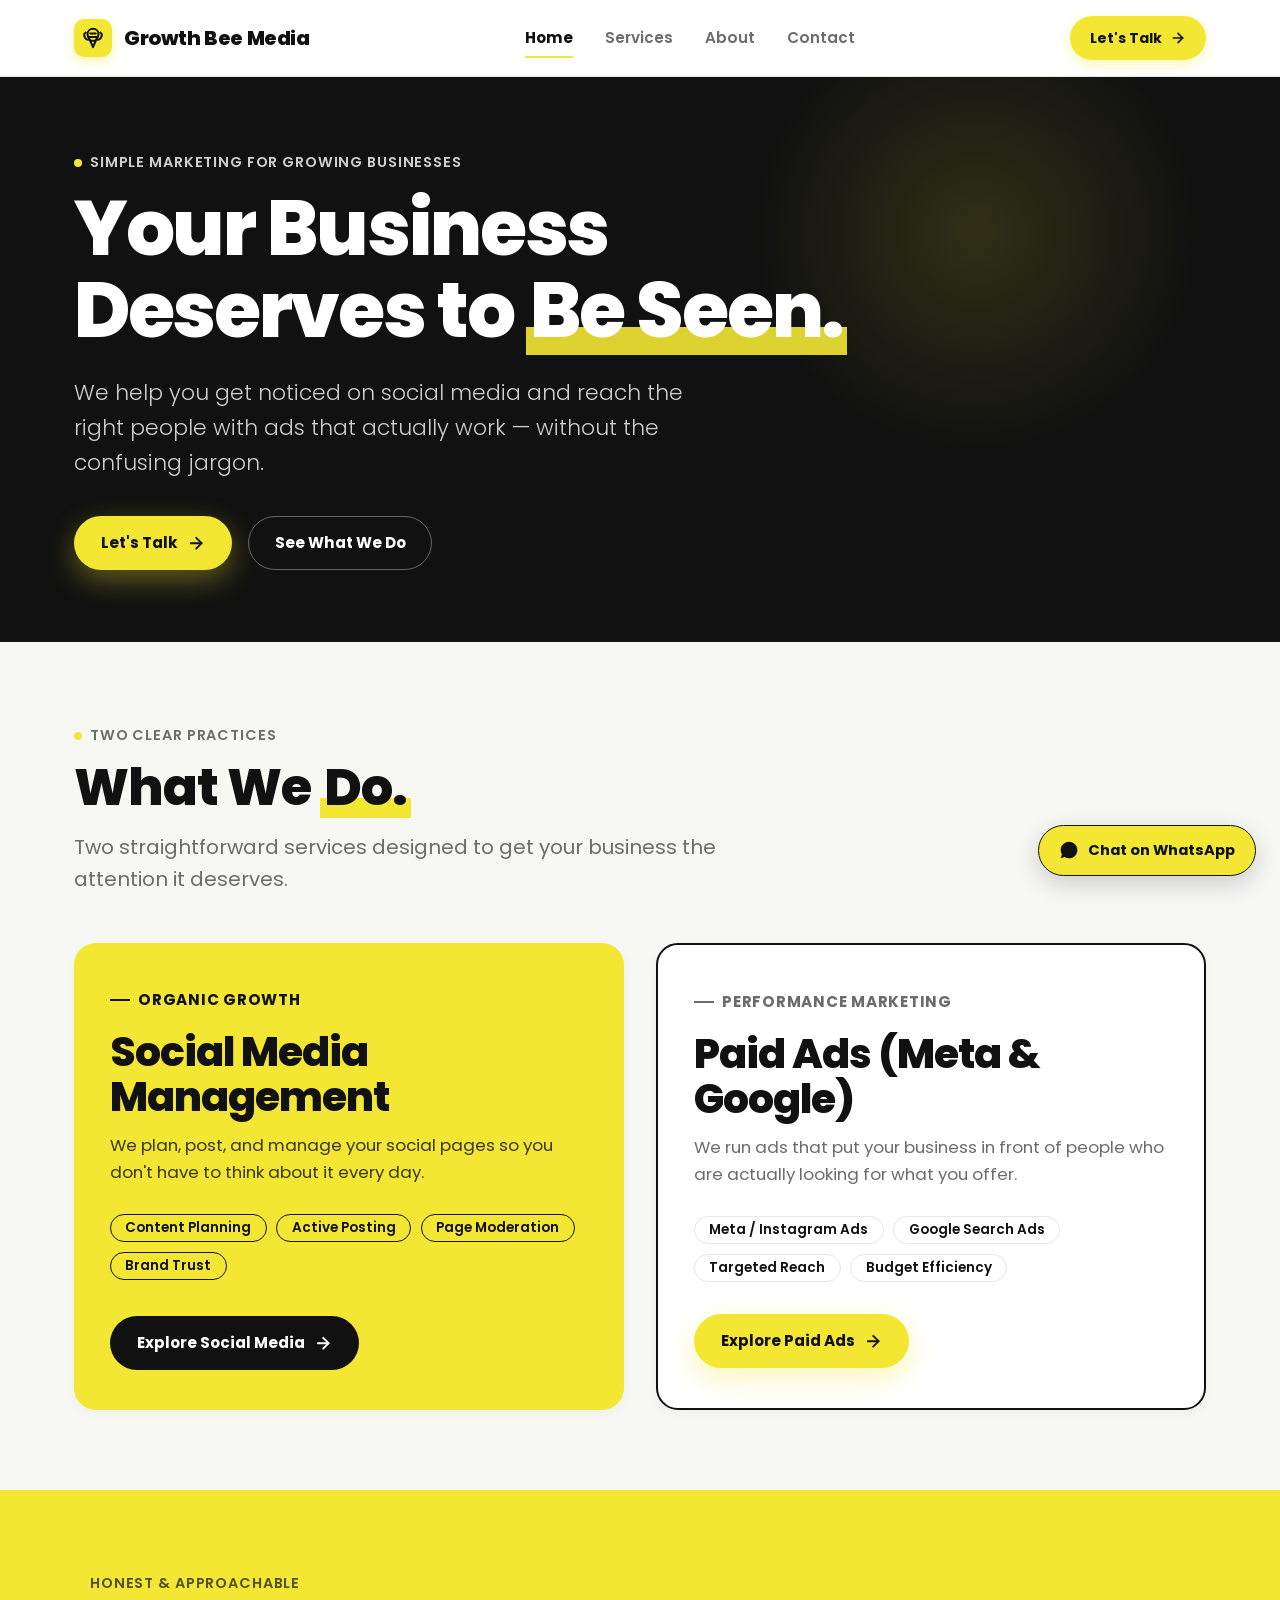
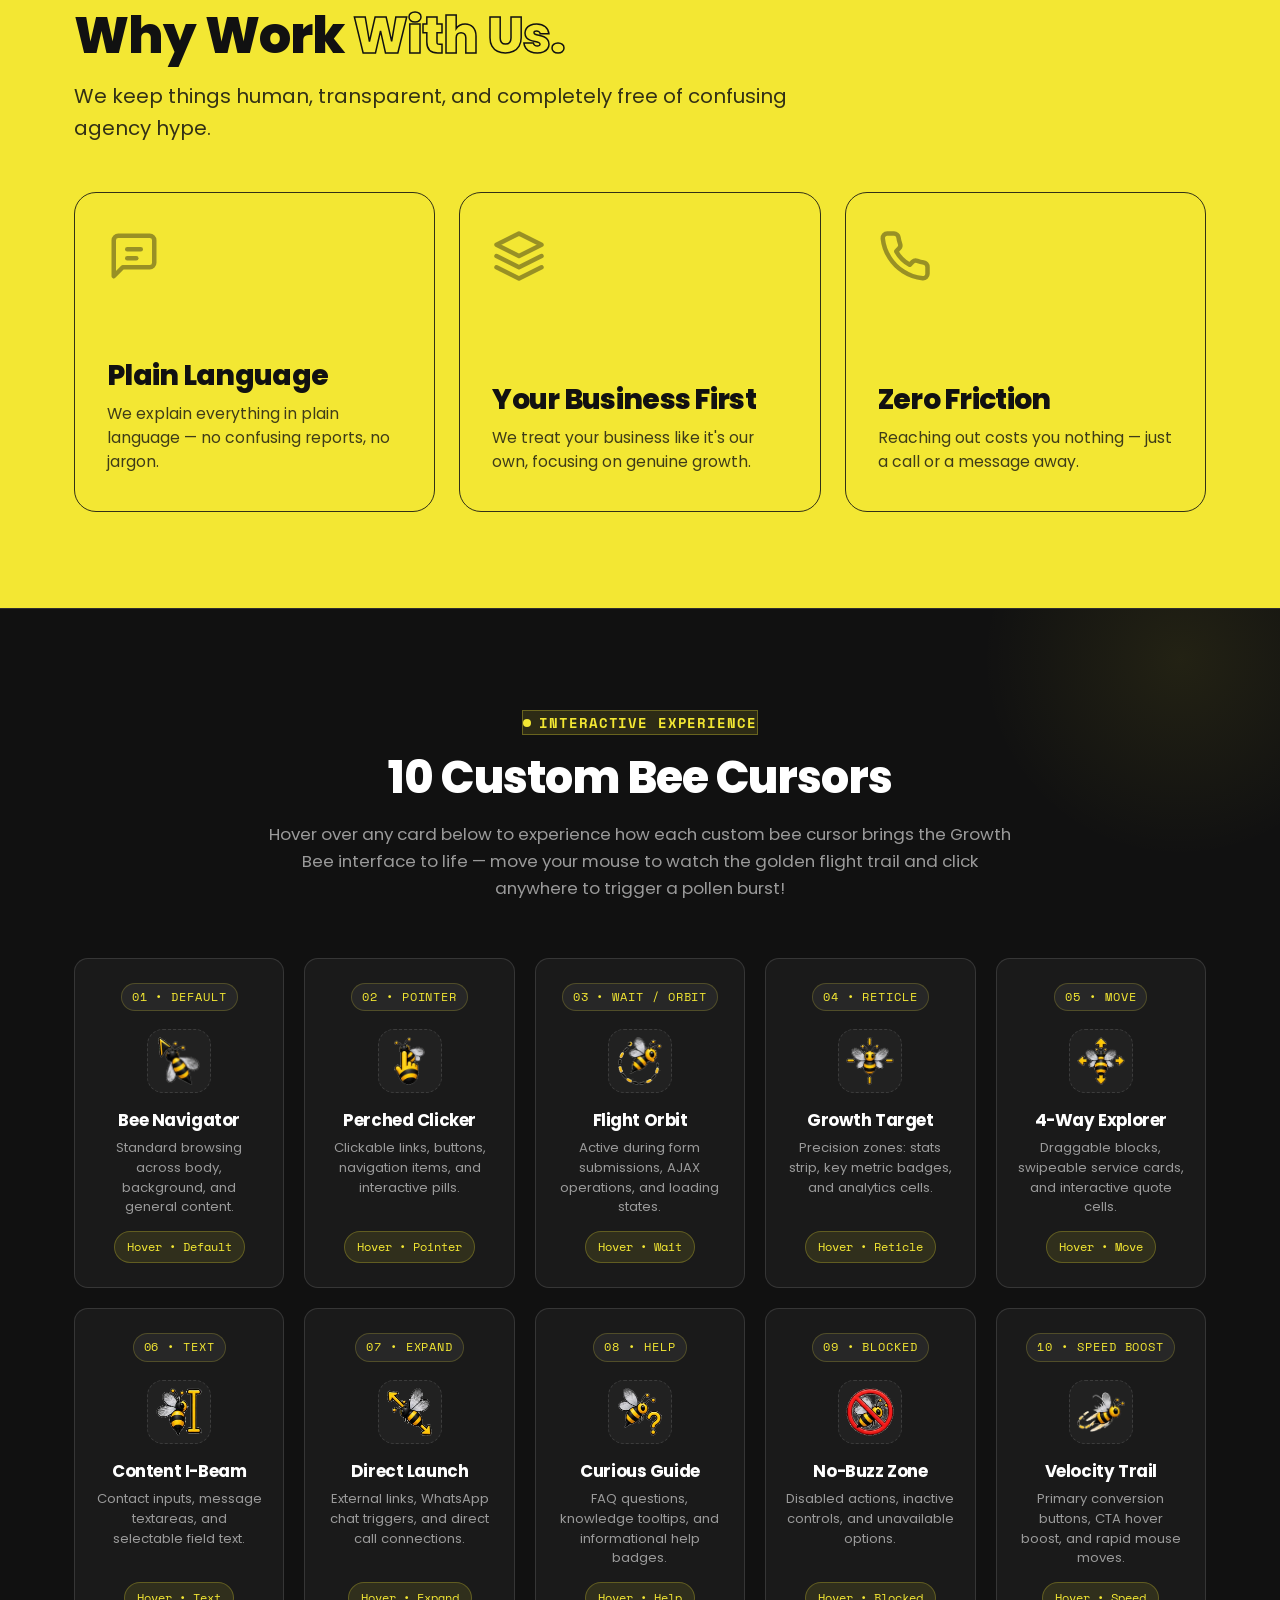
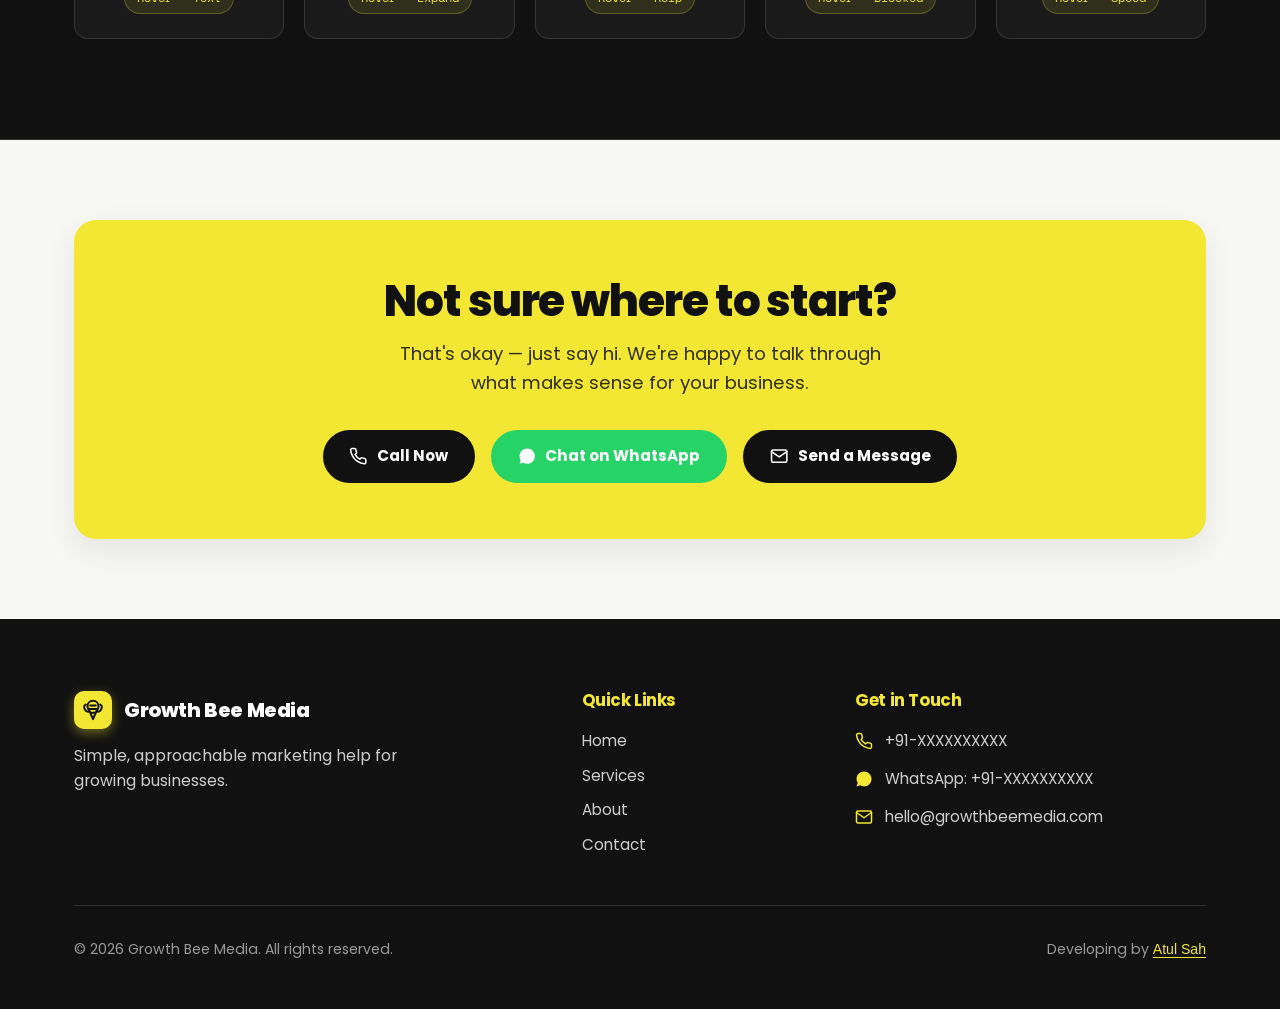
==== commit f30c407d: "feat: Remove hero metrics strip and update footer developer credit to Atul Sah" ====
--- a/index.html
+++ b/index.html
@@ -127,32 +127,6 @@
               <span>See What We Do</span>
             </a>
           </div>
-
-          <!-- Hero Metrics Strip -->
-          <div class="stats-strip">
-            <div class="stat-item">
-              <svg viewBox="0 0 24 24" width="16" height="16" fill="none" stroke="var(--yellow)" stroke-width="2.5" stroke-linecap="round" stroke-linejoin="round">
-                <polyline points="20 6 9 17 4 12"/>
-              </svg>
-              <span><b>100%</b> Plain Language</span>
-            </div>
-
-            <div class="stat-item">
-              <svg viewBox="0 0 24 24" width="16" height="16" fill="none" stroke="var(--yellow)" stroke-width="2.5" stroke-linecap="round" stroke-linejoin="round">
-                <circle cx="12" cy="12" r="10"/>
-                <line x1="15" y1="9" x2="9" y2="15"/>
-                <line x1="9" y1="9" x2="15" y2="15"/>
-              </svg>
-              <span><b>0</b> Confusing Jargon</span>
-            </div>
-
-            <div class="stat-item">
-              <svg viewBox="0 0 24 24" width="16" height="16" fill="none" stroke="var(--yellow)" stroke-width="2.5" stroke-linecap="round" stroke-linejoin="round">
-                <path d="M22 16.92v3a2 2 0 0 1-2.18 2 19.79 19.79 0 0 1-8.63-3.07 19.5 19.5 0 0 1-6-6 19.79 19.79 0 0 1-3.07-8.67A2 2 0 0 1 4.11 2h3a2 2 0 0 1 2 1.72 12.84 12.84 0 0 0 .7 2.81 2 2 0 0 1-.45 2.11L8.09 9.91a16 16 0 0 0 6 6l1.27-1.27a2 2 0 0 1 2.11-.45 12.84 12.84 0 0 0 2.81.7A2 2 0 0 1 22 16.92z"/>
-              </svg>
-              <span><b>Direct</b> Call & WhatsApp</span>
-            </div>
-          </div>
         </div>
       </div>
     </section>
@@ -495,7 +469,7 @@
 
       <div class="footer-bottom">
         <p>&copy; 2026 Growth Bee Media. All rights reserved.</p>
-        <p>Keeping marketing simple and approachable.</p>
+        <p>Developing by <a href="https://atulsah.in" target="_blank" rel="noopener" class="footer-dev-link">Atul Sah</a></p>
       </div>
     </div>
   </footer>
--- a/css/style.css
+++ b/css/style.css
@@ -1172,6 +1172,18 @@
   color: var(--gray-2);
 }
 
+.footer-dev-link {
+  color: var(--yellow);
+  text-decoration: underline;
+  text-underline-offset: 3px;
+  font-weight: 500;
+  transition: all var(--transition);
+}
+
+.footer-dev-link:hover {
+  color: var(--white);
+}
+
 /* --------------------------------------------------------------------------
    13. Floating Quick Contact Badge
    -------------------------------------------------------------------------- */
